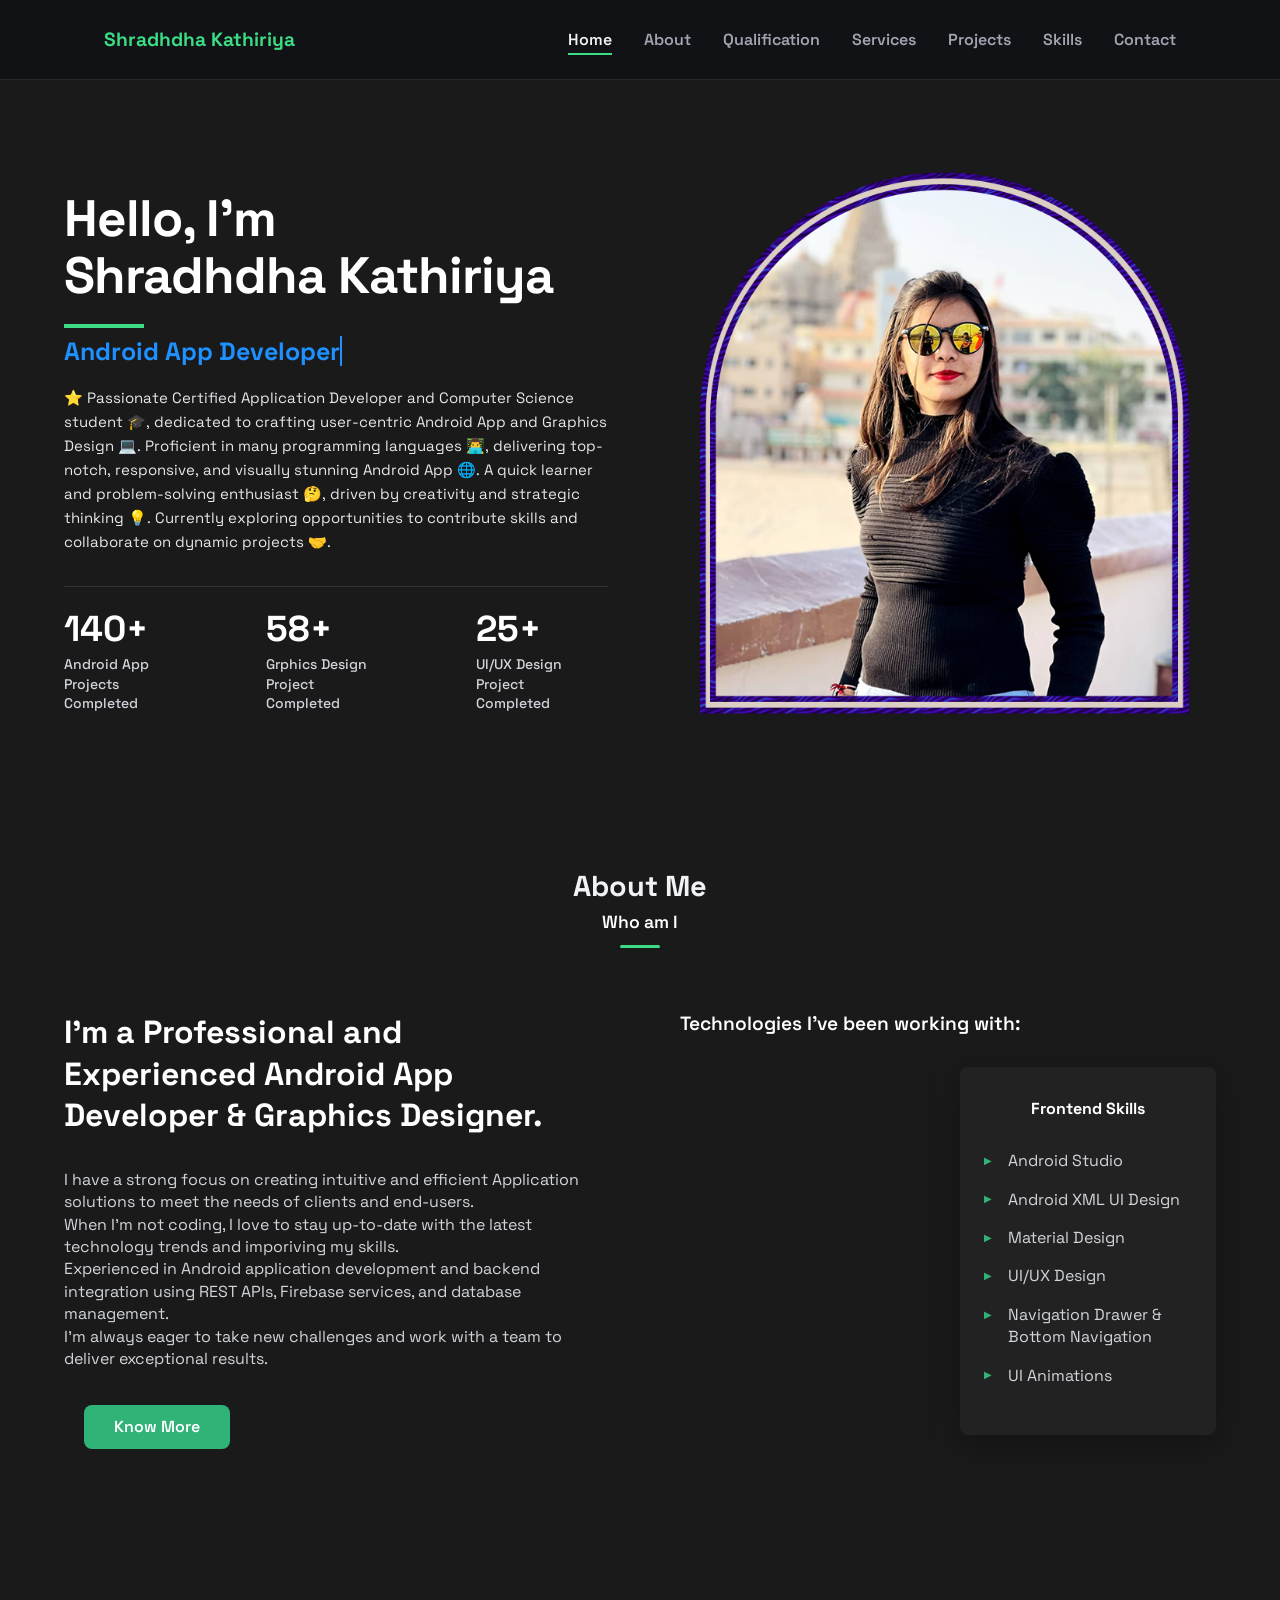
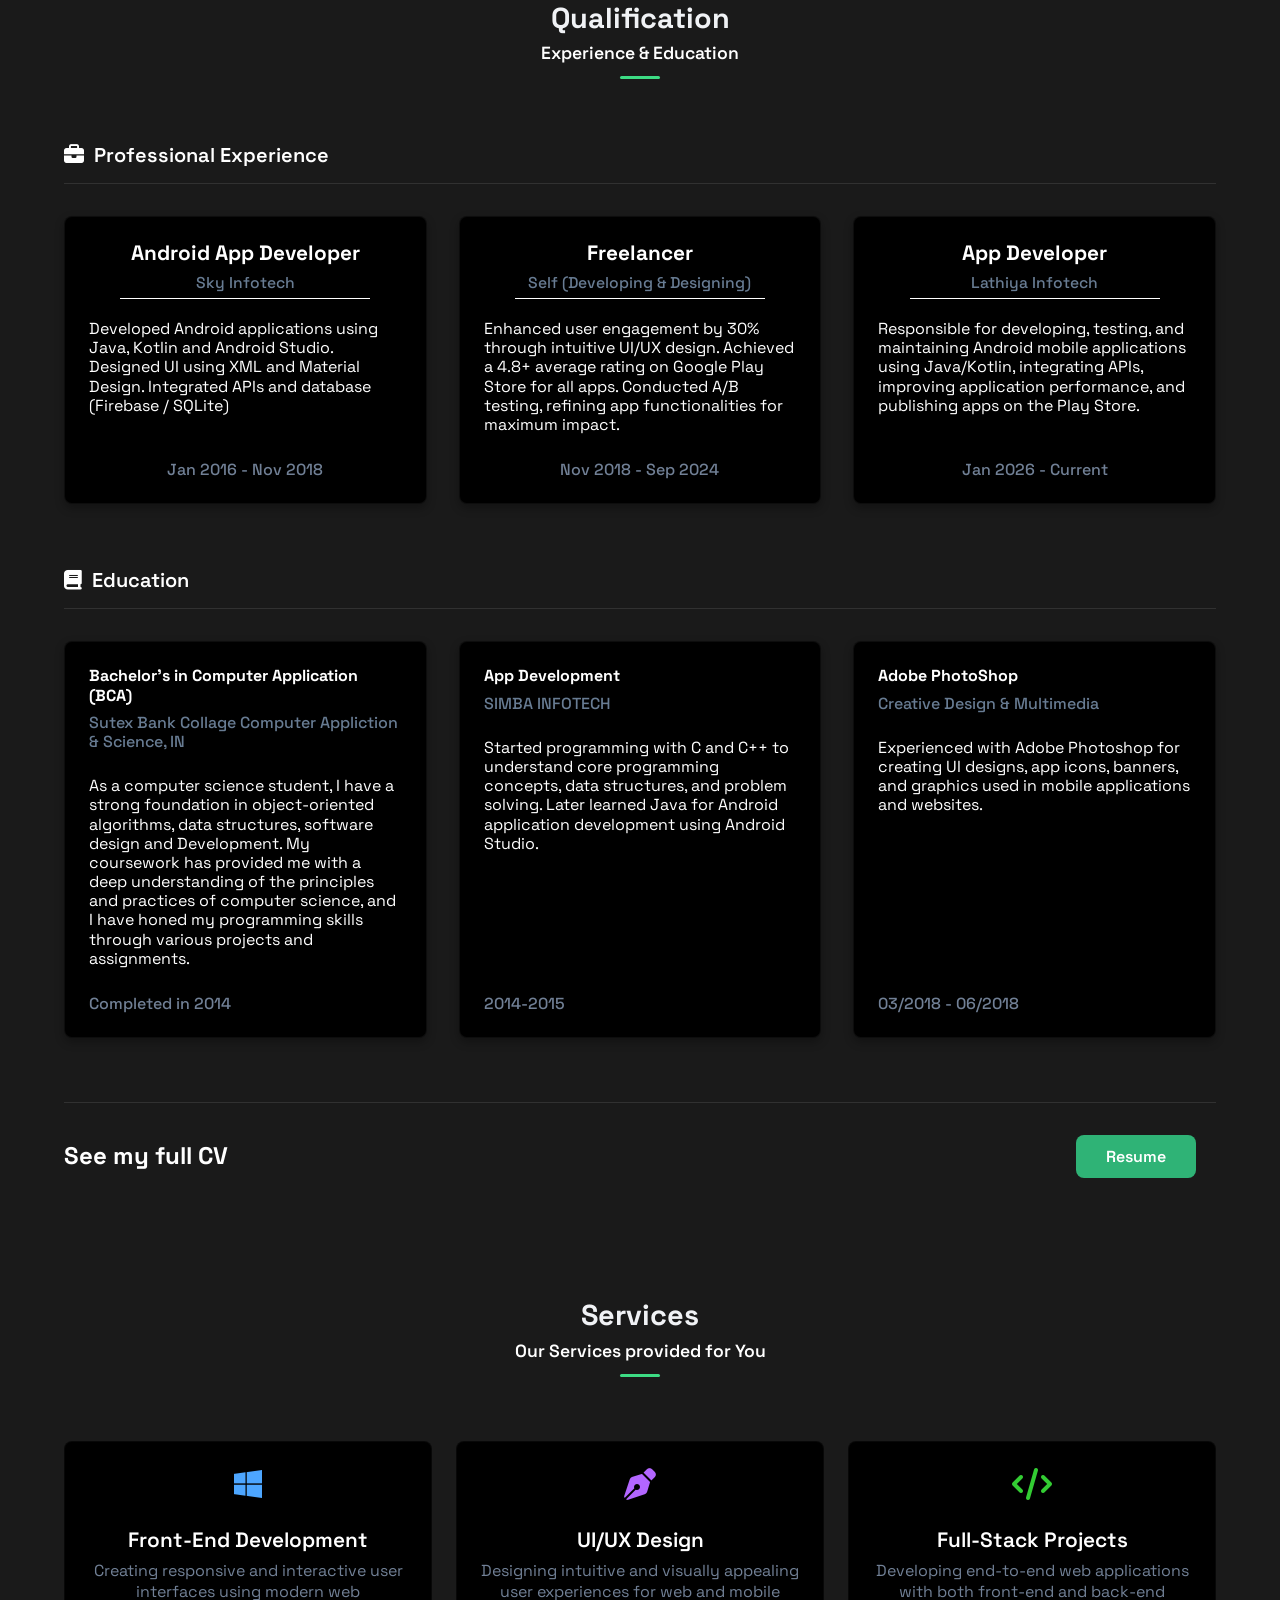
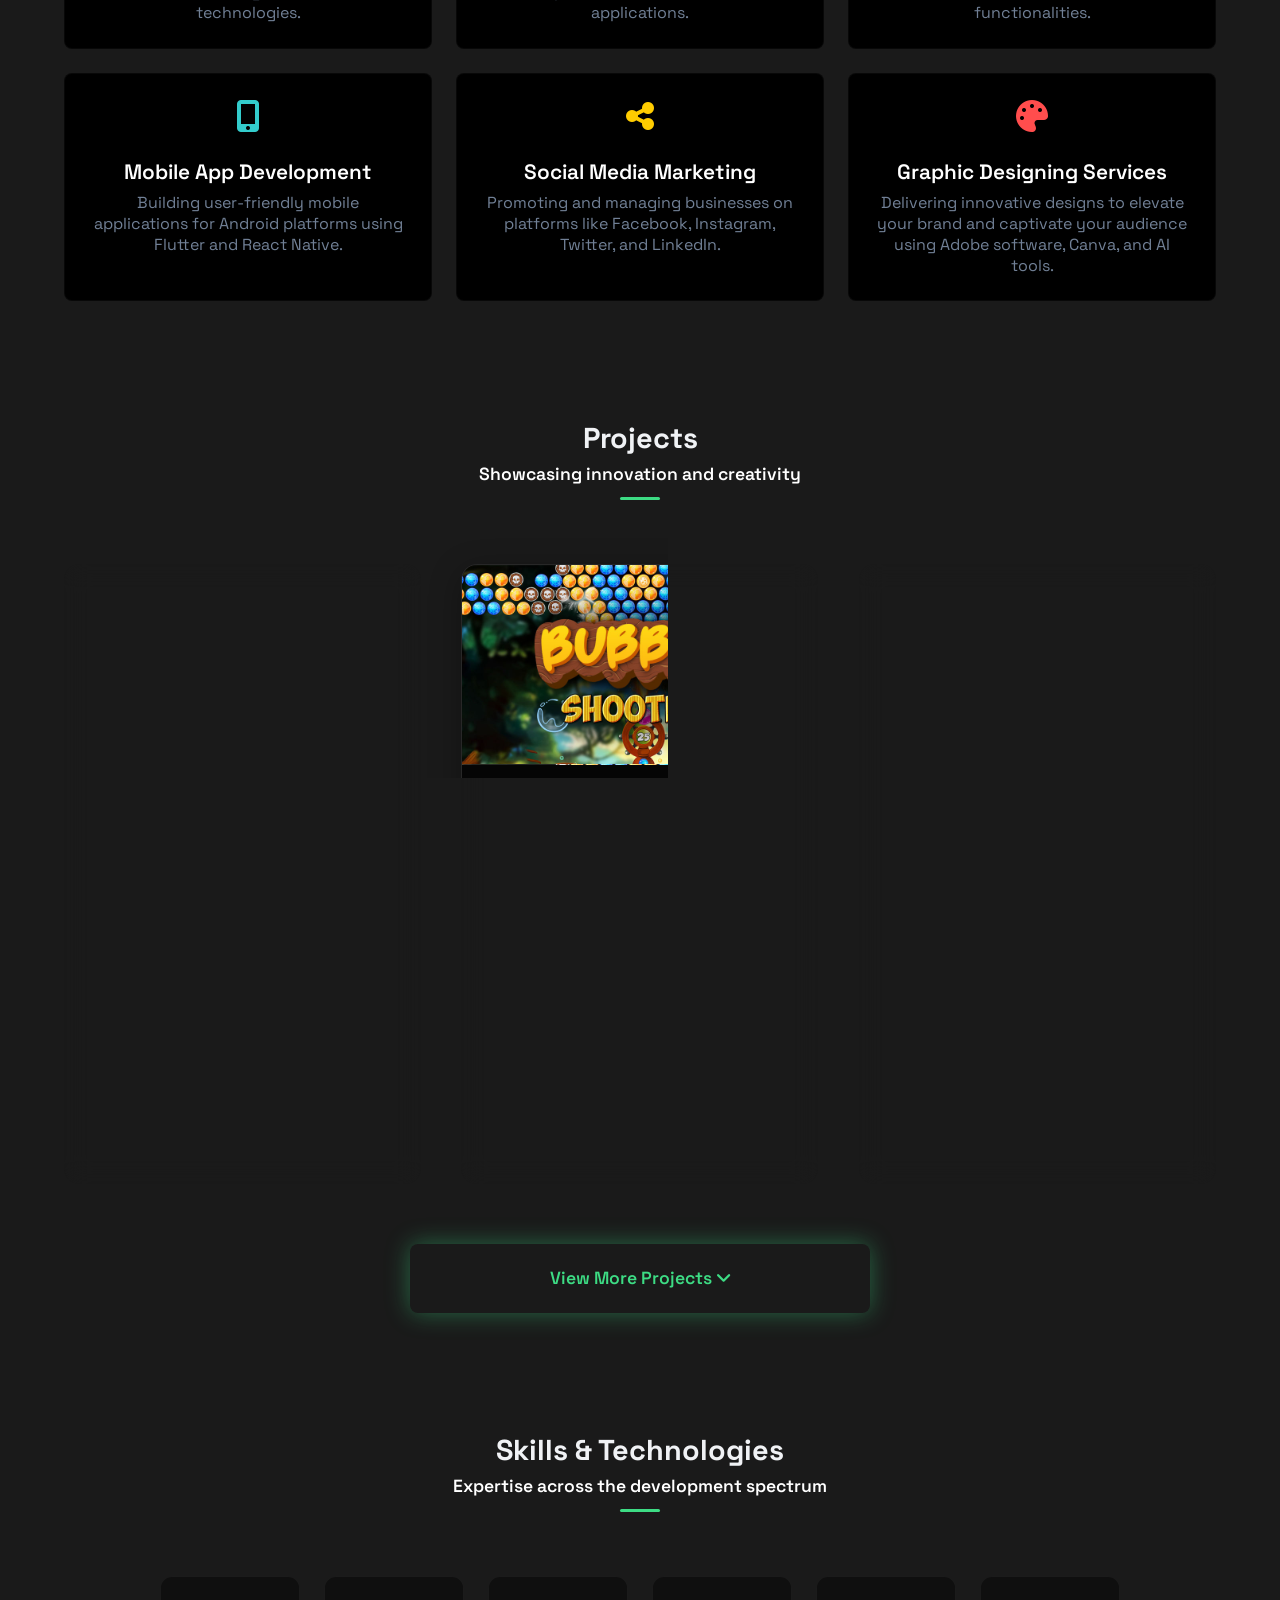
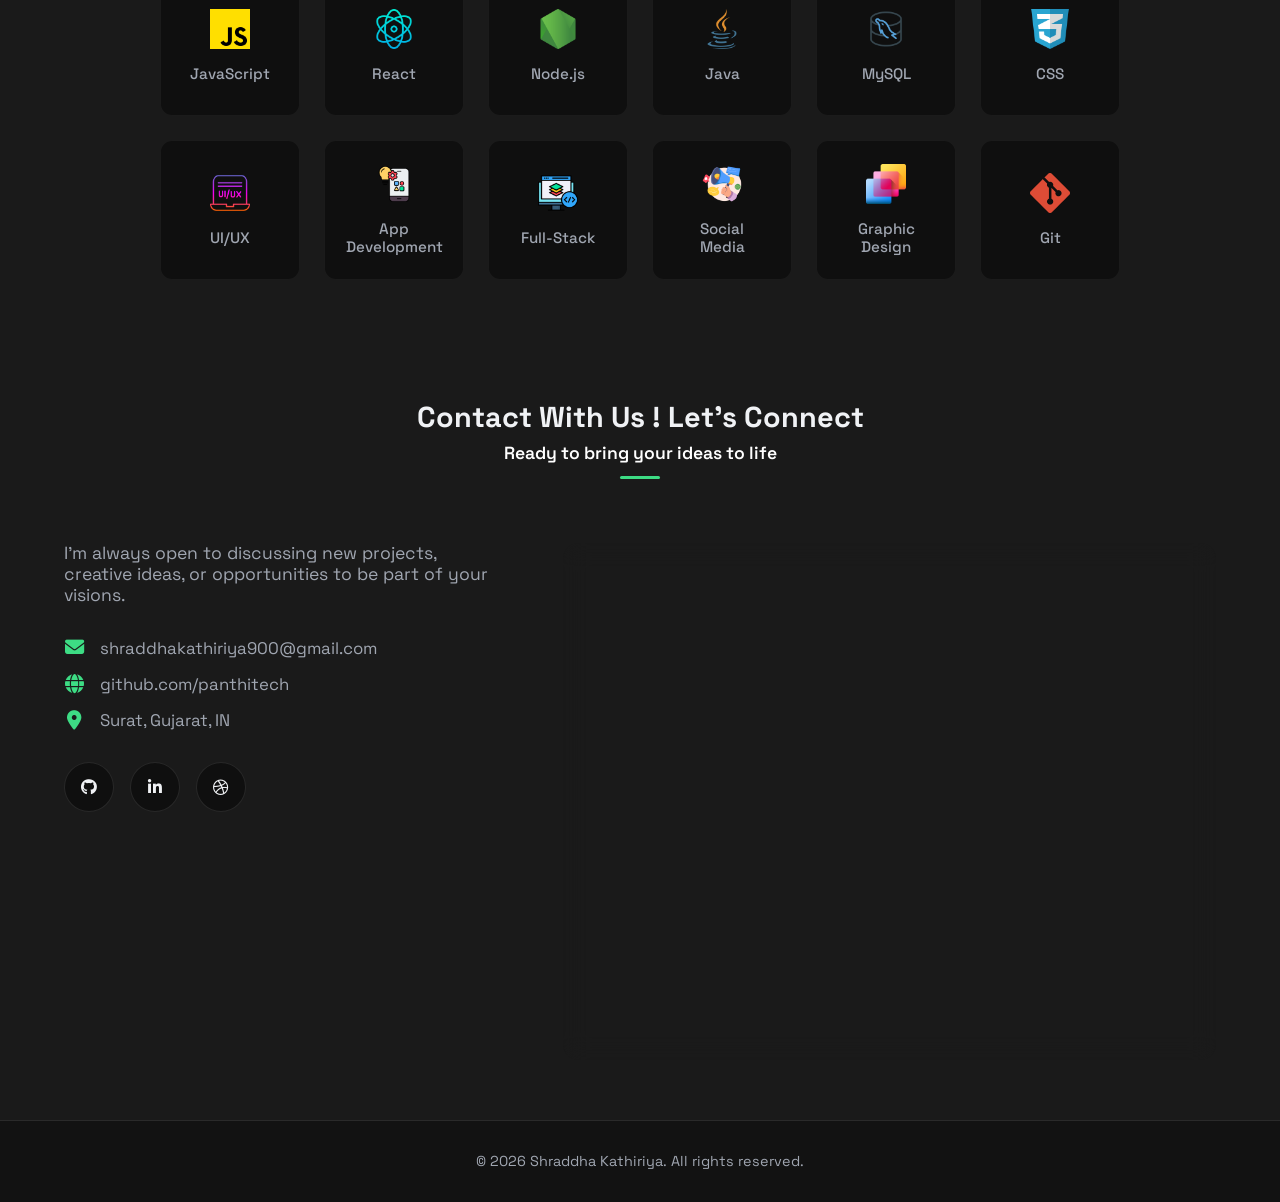
==== index.html @ 9e7e5340 "Update index.html" ====
<!DOCTYPE html>
<html lang="en">

<head>
    <meta charset="UTF-8">
    <meta name="viewport" content="width=device-width, initial-scale=1.0">
    <link rel="icon" type="image/png" href="./assets/portfolioIcon.png">
    <title>Shraddha Kathiriya - Android Developer Portfolio</title>
    <meta name="description" content="Portfolio of Shradhdha Kathiriya, Android App Developer & UI/UX Designer.">
    <!-- Google Fonts: Inter -->
    <link rel="preconnect" href="https://fonts.googleapis.com">
    <link rel="preconnect" href="https://fonts.gstatic.com" crossorigin>
    <link href="https://fonts.googleapis.com/css2?family=Space+Grotesk:wght@400;500;600;700&display=swap"
        rel="stylesheet">
    <link rel="stylesheet" href="styles.css">
    <link rel="stylesheet" href="https://cdnjs.cloudflare.com/ajax/libs/font-awesome/6.4.2/css/all.min.css">
</head>

<body>

    <!-- Navigation -->
    <nav id="navbar">
        <div class="nav-container">

            <a href="#home" class="logo"><span>Shradhdha Kathiriya</span></a>
            <ul class="nav-links">
                <li><a href="#home" class="nav-link">Home</a></li>
                <li><a href="#about" class="nav-link">About</a></li>
                <li><a href="#resume" class="nav-link">Qualification</a></li>
                <li><a href="#services" class="nav-link">Services</a></li>
                <li><a href="#projects" class="nav-link">Projects</a></li>
                <li><a href="#skills" class="nav-link">Skills</a></li>
                <li><a href="#contact" class="nav-link">Contact</a></li>
            </ul>
            <div class="hamburger">l̥
                <span class="bar"></span>
                <span class="bar"></span>
                <span class="bar"></span>
            </div>
        </div>
    </nav>

    <!-- Home Section -->
    <section id="home" class="hero fade-in">
        <div class="hero-container">
            <div class="hero-text-content">
                <h2 class="hero__title">Hello, I'm <br>Shradhdha Kathiriya</h2>

                <h2 id="typewriter"
                    style="font-size: 25px; font-weight: bold; color: #1e90ff; border-right: 2px solid #1e90ff; white-space: nowrap; overflow: hidden; display: inline-block;">
                </h2>
                <br>
                <p class="hero-description">
                    ⭐ Passionate Certified Application Developer and Computer Science student 🎓, dedicated to crafting
                    user-centric Android App and Graphics Design 💻. Proficient in many programming languages 👨‍💻,
                    delivering top-notch, responsive, and visually stunning Android App 🌐. A quick learner and
                    problem-solving enthusiast 🤔, driven by creativity and strategic thinking 💡. Currently exploring
                    opportunities to contribute skills and collaborate on dynamic projects 🤝.
                </p>

                <div class="stats-row">
                    <div class="stat-item">
                        <span class="stat-number">140+</span>
                        <span class="stat-label">Android App Projects<br>Completed</span>
                    </div>
                    <div class="stat-item">
                        <span class="stat-number">58+</span>
                        <span class="stat-label">Grphics Design Project<br>Completed</span>
                    </div>
                    <div class="stat-item">
                        <span class="stat-number">25+</span>
                        <span class="stat-label">UI/UX Design Project<br>Completed</span>
                    </div>
                </div>
            </div>

            <div class="hero-image-wrapper">
                <img src="assets/profile1.png" alt="Shraddha Kathiriya" class="profile-pic">
            </div>
        </div>
    </section>

    <!-- About Section -->
    <section id="about" class="fade-in">
        <div class="section-container">
            <div class="about-header">
                <h2 class="section-title">About Me</h2>
                <h3 class="section-subtitle">Who am I</h3>
            </div>

            <div class="about-content">
                <!-- Left Column: Bio -->
                <div class="about-bio">
                    <h3 class="bio-headline">I'm a Professional and<br>Experienced Android App<br>Developer & Graphics
                        Designer.</h3>
                    <p class="about__description">I have a strong focus on creating intuitive and efficient Application
                        solutions to meet the needs of clients and end-users.<br>
                        When I'm not coding, I love to stay up-to-date with the latest technology trends and
                        imporiving my skills.<br>Experienced in Android application development and backend integration
                        using REST APIs,
                        Firebase services, and database management. <br>
                        I'm always eager to take new challenges and work with a team to deliver exceptional results.
                    </p>

                    <a href="#projects" class="btn btn-primary know-more-btn">Know More</a>
                </div>

                <!-- Right Column: Skills -->
                <div class="about-skills">
                    <h4 class="skills-headline">Technologies I've been working with:</h4>

                    <div class="skills-cards-container">
                        <!-- Backend Card -->
                        <div class="skill-card glass-panel">
                            <h5 class="skill-card-title">Backend Skills</h5>
                            <ul class="skill-list">
                                <li>REST API Integration</li>
                                <li>Firebase Database</li>
                                <li>Authentication</li>
                                <li>Server Communication</li>
                                <li>JSON Parsing</li>
                                <li>Push Notifications</li>
                            </ul>
                        </div>

                        <!-- Frontend Card -->
                        <div class="skill-card glass-panel">
                            <h5 class="skill-card-title">Frontend Skills</h5>
                            <ul class="skill-list">
                                <li>Android Studio</li>
                                <li>Android XML UI Design</li>
                                <li>Material Design</li>
                                <li>UI/UX Design</li>
                                <li>Navigation Drawer & Bottom Navigation</li>
                                <li>UI Animations</li>
                            </ul>
                        </div>
                    </div>
                </div>
            </div>
        </div>
    </section>


    <!--=================== Qualification Section ====================-->
    <section id="resume" class="fade-in">
        <div class="section-container">
            <div class="about-header">
                <h2 class="section-title">Qualification</h2>
                <h3 class="section-subtitle">Experience & Education</h3>
            </div>

            <div class="qualification-content">
                <!-- Professional Experience -->
                <div class="qualification-group">
                    <h3 class="qualification-heading">
                        <i class="fas fa-briefcase"></i> Professional Experience
                    </h3>
                    <hr class="qualification-divider">

                    <div class="qualification-grid">
                        <!-- Card 1 -->
                        <div class="qual-card">
                            <div class="qual-card-header">
                                <h4>Android App Developer</h4>
                                <h5>Sky Infotech</h5>
                                <hr class="card-divider">
                            </div>
                            <div class="qual-card-body">
                                <p>Developed Android applications using Java, Kotlin and Android Studio. Designed UI
                                    using XML and Material Design. Integrated APIs and database (Firebase / SQLite)</p>
                            </div>
                            <div class="qual-card-footers">
                                <span>Jan 2016 - Nov 2018</span>
                            </div>
                        </div>
                        <!-- Card 2 -->
                        <div class="qual-card">
                            <div class="qual-card-header">
                                <h4>Freelancer</h4>
                                <h5>Self (Developing & Designing)</h5>
                                <hr class="card-divider">
                            </div>
                            <div class="qual-card-body">
                                <p>Enhanced user engagement by 30% through intuitive UI/UX design. Achieved a 4.8+
                                    average rating on Google Play Store for all apps. Conducted A/B testing, refining
                                    app functionalities for maximum impact.</p>
                            </div>
                            <div class="qual-card-footers">
                                <span>Nov 2018 - Sep 2024</span>
                            </div>
                        </div>
                        <!-- Card 3 -->
                        <div class="qual-card">
                            <div class="qual-card-header">
                                <h4>App Developer</h4>
                                <h5>Lathiya Infotech</h5>
                                <hr class="card-divider">
                            </div>
                            <div class="qual-card-body">
                                <p>Responsible for developing, testing, and maintaining Android mobile applications
                                    using Java/Kotlin, integrating APIs, improving application performance, and
                                    publishing apps on the Play Store.</p>
                            </div>
                            <div class="qual-card-footers">
                                <span>Jan 2026 - Current</span>
                            </div>
                        </div>
                    </div>
                </div>

                <!-- Education -->
                <div class="qualification-group" style="margin-top: 4rem;">
                    <h3 class="qualification-heading">
                        <i class="fas fa-book"></i> Education
                    </h3>
                    <hr class="qualification-divider">

                    <div class="qualification-grid">
                        <!-- Card 1 -->
                        <div class="qual-card">
                            <div class="qual-card-headers">
                                <h4>Bachelor's in Computer Application (BCA)</h4>
                                <h5>Sutex Bank Collage Computer Appliction & Science, IN</h5>

                            </div>
                            <div class="qual-card-body">
                                <p>As a computer science student, I have a strong foundation in object-oriented
                                    algorithms, data structures, software design and Development. My coursework has
                                    provided me with a deep understanding of the principles and practices of computer
                                    science, and I have honed my programming skills through various projects and
                                    assignments.</p>
                            </div>
                            <div class="qual-card-footer">
                                <span>Completed in 2014</span>
                            </div>
                        </div>
                        <!-- Card 2 -->
                        <div class="qual-card">
                            <div class="qual-card-headers">
                                <h4>App Development</h4>
                                <h5>SIMBA INFOTECH</h5>

                            </div>
                            <div class="qual-card-body">
                                <p>Started programming with C and C++ to understand core programming concepts, data
                                    structures, and problem solving. Later learned Java for Android application
                                    development using Android Studio.</p>
                            </div>
                            <div class="qual-card-footer">
                                <span>2014-2015</span>
                            </div>
                        </div>
                        <!-- Card 3 -->
                        <div class="qual-card">
                            <div class="qual-card-headers">
                                <h4>Adobe PhotoShop</h4>
                                <h5>Creative Design & Multimedia</h5>

                            </div>
                            <div class="qual-card-body">
                                <p>Experienced with Adobe Photoshop for creating UI designs, app icons, banners, and
                                    graphics used in mobile applications and websites.</p>
                            </div>
                            <div class="qual-card-footer">
                                <span>03/2018 - 06/2018</span>
                            </div>
                        </div>
                    </div>
                </div>

                <hr class="resume-bottom-divider">
                <div class="resume-action-row">
                    <h3>See my full CV</h3>
                    <a href="./assets/CV-SHRADHDHA.pdf" class="btn btn-primary know-more-btn" target="_blank"
                        style="margin-top: 0; background-color: #2fb376; color: #fff; border-radius: 8px; font-weight: 600; padding: 12px 30px; border: none; text-decoration: none;">Resume</a>
                </div>
            </div>
        </div>
    </section>



    <!-- Services Section -->
    <section id="services" class="fade-in">
        <div class="section-container">

            <div class="about-header">
                <h2 class="section-title">Services</h2>
                <h3 class="section-subtitle">Our Services provided for You</h3>
            </div>

            <div class="services-grid">
                <!-- Card 1 -->
                <div class="service-card">
                    <div class="service-icon" style="color: #4da6ff;">
                        <i class="fa-brands fa-windows"></i>
                    </div>
                    <h3 class="service-title">Front-End Development</h3>
                    <p class="service-desc">Creating responsive and interactive user interfaces using modern web
                        technologies.</p>
                </div>
                <!-- Card 2 -->
                <div class="service-card">
                    <div class="service-icon" style="color: #b366ff;">
                        <i class="fa-solid fa-pen-nib"></i>
                    </div>
                    <h3 class="service-title">UI/UX Design</h3>
                    <p class="service-desc">Designing intuitive and visually appealing user experiences for web and
                        mobile applications.</p>
                </div>
                <!-- Card 3 -->
                <div class="service-card">
                    <div class="service-icon" style="color: #33cc33;">
                        <i class="fa-solid fa-code"></i>
                    </div>
                    <h3 class="service-title">Full-Stack Projects</h3>
                    <p class="service-desc">Developing end-to-end web applications with both front-end and back-end
                        functionalities.</p>
                </div>
                <!-- Card 4 -->
                <div class="service-card">
                    <div class="service-icon" style="color: #33cccc;">
                        <i class="fa-solid fa-mobile-screen-button"></i>
                    </div>
                    <h3 class="service-title">Mobile App Development</h3>
                    <p class="service-desc">Building user-friendly mobile applications for Android platforms using
                        Flutter and React Native.</p>
                </div>
                <!-- Card 5 -->
                <div class="service-card">
                    <div class="service-icon" style="color: #ffcc00;">
                        <i class="fa-solid fa-share-nodes"></i>
                    </div>
                    <h3 class="service-title">Social Media Marketing</h3>
                    <p class="service-desc">Promoting and managing businesses on platforms like Facebook, Instagram,
                        Twitter, and LinkedIn.</p>
                </div>


                <!-- Card 7 -->
                <div class="service-card">
                    <div class="service-icon" style="color: #ff4d4d;">
                        <i class="fa-solid fa-palette"></i>
                    </div>
                    <h3 class="service-title">Graphic Designing Services</h3>
                    <p class="service-desc">Delivering innovative designs to elevate your brand and captivate your
                        audience using Adobe software, Canva, and AI tools.</p>
                </div>

            </div>
        </div>
    </section>

    <!-- Projects Section -->
    <section id="projects" class="fade-in">
        <div class="section-container">

            <div class="about-header">
                <h2 class="section-title">Projects</h2>
                <h3 class="section-subtitle">Showcasing innovation and creativity<h3>
            </div>
            <div class="projects-grid">

                <!-- Project 1 -->
                <article class="project-card glass-panel">
                    <div class="project-image-placeholder img-1"></div>
                    <div class="project-info">
                        <h3>Forex Signals : VIP Signal</h3>
                        <p>Forex Signals : VIP Signal in Even experienced traders often seek advice on when to open or
                            close a trade.
                            <br><br>
                            The main functionality of Forex Signals : VIP Signal
                            <br><br>
                            • live chart patterns<br>
                            • live trading signals<br>
                            • wide choice of trading instruments<br>
                            • trading signals history<br>
                            • brief tutorial on chart patterns
                        </p>
                        <div class="tech-stack">
                            <span>Java/Kotlin</span>
                            <span>Material UI</span>
                            <span>Firebase</span>
                        </div>
                        <a href="https://github.com/panthitech/Forex-Buy-Sell-VIP-signals" class="btn btn-outline"
                            aria-label="View source code for FinTech Wallet" target="_blank">View
                            Project</a>
                    </div>
                </article>

                <!-- Project 2 -->
                <article class="project-card glass-panel">
                    <div class="project-image-placeholder img-2"></div>
                    <div class="project-info">
                        <h3>Bubble Shooter Game</h3>
                        <p>Bubble Shooter is a classic arcade-style game developed using the Java programming language.
                            The objective of the game is to shoot colored bubbles and match three or more bubbles of the
                            same color to make them disappear from the screen.</p>
                        <div class="tech-stack">
                            <span>Java/Kotlin</span>
                            <span>Material UI</span>
                            <span>Firebase</span>
                        </div>
                        <a href="https://github.com/panthitech/BubbleShooter" class="btn btn-outline"
                            aria-label="View source code for Bubble Shooter Game" target="_blank">View
                            Project</a>
                    </div>
                </article>

                <!-- Project 3 -->
                <article class="project-card glass-panel">
                    <div class="project-image-placeholder img-3"></div>
                    <div class="project-info">
                        <h3>Fruit Match</h3>
                        <p>Fruit Match is a fun and addictive puzzle game where players match colorful fruits to score
                            points and complete levels. Designed for all ages, the game features vibrant graphics,
                            exciting sound effects, and challenging levels that keep players engaged for hours!</p>
                        <div class="tech-stack">
                            <span>Java/Kotlin</span>
                            <span>Material UI</span>
                            <span>Firebase</span>
                            <span>Retrofit</span>
                        </div>
                        <a href="https://github.com/panthitech/Fruit-Match" class="btn btn-outline"
                            aria-label="View source code for Fruit Match" target="_blank">View
                            Project</a>
                    </div>
                </article>

            </div>


            <div style="align-items: center;justify-content: center;  display: flex; margin-top:10px;">
                <a href="https://github.com/panthitech?tab=repositories" target="_blank"
                    class="btn btn-primarys submit-btn"
                    style="padding:1.5rem 4rem;margin-top:50px;margin-left:30%;margin-right: 30%;">View
                    More Projects
                    <i style="text-align:center;" class="fa-solid fa-angle-down fa-bounce"></i></a>
            </div>
        </div>
    </section>

    <!-- Skills Section -->
    <section id="skills" class="fade-in">
        <div class="section-container">
            <div class="about-header">
                <h2 class="section-title">Skills & Technologies</h2>
                <h3 class="section-subtitle">Expertise across the development spectrum</h3>
            </div>

            <div class="skills-grid">
                <!-- Row 1 -->
                <div class="skill-item">
                    <img src="assets/js.png" alt="JavaScript" class="skill-icon">
                    <span class="skill-name">JavaScript</span>
                </div>
                <div class="skill-item">
                    <img src="assets/physics.png" alt="React" class="skill-icon">
                    <span class="skill-name">React</span>
                </div>
                <div class="skill-item">
                    <img src="assets/node-js.png" alt="Node.js" class="skill-icon">
                    <span class="skill-name">Node.js</span>
                </div>
                <div class="skill-item">
                    <img src="assets/java.png" alt="Java" class="skill-icon">
                    <span class="skill-name">Java</span>
                </div>
                <div class="skill-item">
                    <img src="assets/mysql-database.png" alt="MySQL" class="skill-icon">
                    <span class="skill-name">MySQL</span>
                </div>
            
                <div class="skill-item">
                    <img src="assets/text.png" alt="CSS" class="skill-icon">
                    <span class="skill-name">CSS</span>
                </div>

                <!-- Row 2 -->
                <div class="skill-item">
                    <img src="assets/designer (1).png" alt="ui/ux" class="skill-icon">
                    <span class="skill-name">UI/UX</span>
                </div>
            
                <div class="skill-item">
                    <img src="assets/app-development.png" alt="AppDev" class="skill-icon">
                    <span class="skill-name">App Development</span>
                </div>
                <div class="skill-item">
                    <img src="assets/coding (1).png" alt="Full-Stack" class="skill-icon">
                    <span class="skill-name">Full-Stack</span>
                </div>
                <div class="skill-item">
                    <img src="assets/publicity.png" alt="socialmedia" class="skill-icon">
                    <span class="skill-name">Social Media</span>
                </div>
                <div class="skill-item">
                    <img src="assets/layers.png" alt="GD" class="skill-icon">
                    <span class="skill-name">Graphic Design</span>
                </div>

                <!-- Row 3 -->
                <div class="skill-item">
                    <img src="assets/git.png" alt="Git" class="skill-icon">
                    <span class="skill-name">Git</span>
                </div>
            </div>
        </div>
    </section>

    <!-- Contact Section -->
    <section id="contact" class="fade-in">
        <div class="section-container">

            <div class="about-header">
                <h2 class="section-title">Contact With Us ! Let's Connect</h2>
                <h3 class="section-subtitle">Ready to bring your ideas to life</h3>
            </div>

            <!-- <h2 class="section-title">Let's Connect</h2> -->
            <div class="contact-wrapper">
                <div class="contact-info">
                    <p>I'm always open to discussing new projects, creative ideas, or opportunities to be part of your
                        visions.</p>

                    <ul class="contact-list">

                        <li><i class="fas fa-envelope accent"></i> <a
                                href="mailto:shraddhakathiriya900@gmail.com">shraddhakathiriya900@gmail.com</a></li>
                        <li><i class="fas fa-globe accent"></i> <a href="https://github.com/panthitech" target="_blank"
                                rel="noopener noreferrer">github.com/panthitech</a></li>
                        <li><i class="fas fa-map-marker-alt accent"></i>Surat, Gujarat, IN</li>
                    </ul>

                   <div class="social-links" style="margin-top: 2rem;">
                        <a href="https://github.com/panthitech" class="social-icon" aria-label="GitHub"><i
                                class="fab fa-github" target="_blank"></i></a>
                        <a href="https://www.linkedin.com//in/shraddha-kathiriya-048222217" class="social-icon"
                            aria-label="LinkedIn" target="_blank"><i class="fab fa-linkedin-in"></i></a>

                        <a href="https://dribbble.com/shraddhakathiriya" class="social-icon" aria-label="Dribbble"> <i
                                class="fab fa-dribbble" target="_blank"></i></a>

                    </div>
                </div>

                <form id="contact-form" class="glass-panel">
                    <div class="form-group">
                        <label for="name">Name</label>
                        <input type="text" id="name" name="name" required placeholder="Enter Your Name">
                    </div>
                    <div class="form-group">
                        <label for="email">Email</label>
                        <input type="email" id="email" name="email" required placeholder="Enter Your Email">
                    </div>
                    <div class="form-group">
                        <label for="message">Message</label>
                        <textarea id="message" name="message" rows="5" required
                            placeholder="Hello! I'd like to discuss..."></textarea>
                    </div>
                    <button type="submit" class="btn btn-primary submit-btn">Send Message</button>
                    <p id="form-status"></p>
                </form>
            </div>
        </div>
    </section>

    <footer>
        <p>&copy; 2026 Shraddha Kathiriya. All rights reserved.</p>
    </footer>

    <script src="script.js"></script>
</body>

</html>

                    <script>
    const typewriterTexts = [
      "Android App Developer",
      "UI/UX Designer",
      "Grphics Designer",
      "Bug/Error Solver",
    ];

    let currentTextIndex = 0;
    let charIndex = 0;

    const typewriterElement = document.getElementById("typewriter");

    function typeEffect() {
      // Get the current text
      const currentText = typewriterTexts[currentTextIndex];

      // Update the text content with the next character
      typewriterElement.textContent = currentText.slice(0, charIndex);

      // Increment the character index
      charIndex++;

      // If the full text has been typed, pause and then switch to the next text
      if (charIndex > currentText.length) {
        setTimeout(() => {
          charIndex = 0; // Reset character index
          currentTextIndex = (currentTextIndex + 1) % typewriterTexts.length; // Move to next text
        }, 2000); // Pause before switching
      }

      // Continue typing every 100ms
      setTimeout(typeEffect, 100);
    }

    // Start the typewriter effect
    typeEffect();
</script>
---- styles.css ----
/* Base Variables & Theming */
:root {
    /* Dark Theme Core Colors */
    --bg-dark: #050505;
    --bg-card: #0F0F0F;
    --bg-card-hover: #161616;

    /* Typography */
    --text-main: #f0f2f5;
    --text-muted: #a0a6b1;

    --color-bg-primary: #1a1a1a;
    --color-bg-secondary: #242424;
    --color-bg-footer: #151515;

    /* Accents (Android Neon Green / Cyberpunk vibes) */
    --accent-primary: #3DDC84;
    --accent-primarys: #707070;
    /* Android Green */
    --accent-glow: rgba(61, 220, 132, 0.4);
    --accent-secondary: #4285F4;
    /* Google Blue */

    /* Glassmorphism Borders */
    --glass-border: rgba(255, 255, 255, 0.1);

    /* Typography Settings */
    --font-primary: 'Space Grotesk', sans-serif;

    /* Dimensions */
    --nav-height: 80px;
    --container-max-width: 1200px;

    /* Font Size */
    /* font sizes */
    --fs-sm: 1.4rem;
    --fs-md: 1.6rem;
    --fs-lg: 2rem;
    --fs-xl: 2.4rem;
    --fs-xxl: 3.2rem;
    --fs-biggest: clamp(3rem, 8vw, 5rem);
    /* font weight */
    --fw-regular: 400;
    --fw-medium: 500;
    --fw-semibold: 600;
    --fw-bold: 700;
}

/* Reset & Scaffolding */
* {
    margin: 0;
    padding: 0;
    box-sizing: border-box;
}

html {

    scroll-behavior: smooth;
}

body {
    font-family: var(--font-primary);
    background-color: var(--color-bg-primary);
    color: var(--text-main);
    line-height: 1.2;
    overflow-x: hidden;
    position: relative;
}

::-webkit-scrollbar {
    width: 10px;
}

::-webkit-scrollbar-track {
    background: var(--bg-dark);
}

::-webkit-scrollbar-thumb {
    background: #333;
    border-radius: 5px;
}

::-webkit-scrollbar-thumb:hover {
    background: var(--accent-primary);
}


/* Typography Utilities */
h1,
h2,
h3,
h4 {
    font-weight: 700;
    line-height: 1.2;
}

p {
    color: var(--text-muted);
    margin-bottom: 1rem;
}

a {
    text-decoration: none;
    color: inherit;
    transition: color 0.3s ease;
}

.accent {
    color: var(--accent-primary);
}

.glow-text {
    text-shadow: 0 0 30px var(--accent-glow);
}

.section-title {
    font-size: 1.8rem;
    margin-bottom: 0.5rem;
    text-align: center;
    font-weight: 700;
}

.about-header {
    text-align: center;
    margin-bottom: 4rem;
}

.section-subtitle {
    font-size: 1.1rem;
    font-weight: 600;
    color: #ffffff;
    position: relative;
    display: inline-block;
    padding-bottom: 15px;
}

.section-subtitle::after {
    content: '';
    position: absolute;
    bottom: 0px;
    left: 50%;
    transform: translateX(-50%);
    width: 40px;
    height: 3px;
    background: var(--accent-primary);
    border-radius: 2px;
}

/* Layout Utilities */
section {
    padding: 60px 5%;
    /* Reduced from 100px */
    min-height: auto;
    /* Changed from 100vh to reduce gaps */
    display: flex;
    flex-direction: column;
    justify-content: center;
}

.section-container {
    max-width: var(--container-max-width);
    margin: 0 auto;
    width: 100%;
}

/* Glassmorphism Panel */
.glass-panel {
    background: var(--bg-card);
    backdrop-filter: blur(12px);
    -webkit-backdrop-filter: blur(12px);
    border: 1px solid var(--glass-border);
    border-radius: 16px;
    box-shadow: 0 8px 32px 0 rgba(0, 0, 0, 0.3);
}

/* Navigation */
#navbar {
    position: fixed;
    top: 0;
    width: 100%;
    height: var(--nav-height);
    background: rgba(15, 17, 21, 0.8);
    backdrop-filter: blur(20px);
    -webkit-backdrop-filter: blur(20px);
    border-bottom: 1px solid var(--glass-border);
    z-index: 1000;
    transition: all 0.3s ease;
}

.nav-container {
    max-width: var(--container-max-width);
    margin: 0 auto;
    padding: 0 5%;
    height: 100%;
    display: flex;
    justify-content: space-between;
    align-items: center;
}

.logo {
    font-size: 1.2rem;
    font-weight: 700;

}

.logo span {
    color: var(--accent-primary);
}



.nav-links {
    list-style: none;
    display: flex;
    gap: 2rem;
}

.nav-link {
    font-weight: 600;
    font-size: 1rem;
    color: var(--text-muted);
    position: relative;
    padding-bottom: 5px;
}

.nav-link::after {
    content: '';
    position: absolute;
    width: 0;
    height: 2px;
    bottom: 0;
    left: 0;
    background-color: var(--accent-primary);
    transition: width 0.3s ease;
}

.nav-link:hover,
.nav-link.active {
    color: var(--text-main);
}

.nav-link:hover::after,
.nav-link.active::after {
    width: 100%;
}

/* Hamburger Menu (Mobile) */
.hamburger {
    display: none;
    cursor: pointer;
}

.bar {
    display: block;
    width: 25px;
    height: 3px;
    margin: 5px auto;
    background-color: var(--text-main);
    transition: all 0.3s ease;
}

/* Buttons */
.btn {
    display: inline-block;
    padding: 12px 28px;
    margin-left: 20px;
    margin-right: 20px;
    border-radius: 8px;
    font-weight: 600;
    font-size: 1rem;
    cursor: pointer;
    transition: all 0.3s ease;
    text-align: center;
}

.btn-primary {
    background-color: var(--accent-primary);
    color: #000;
    border: 2px solid var(--accent-primary);
    box-shadow: 0 0 15px var(--accent-glow);
}

.btn-primary:hover {
    background-color: transparent;
    color: var(--accent-primary);
    box-shadow: 0 0 25px var(--accent-glow);
}


.btn-primarys:hover {
    background-color: var(--accent-primary);
    color: #000;
    font-size: 1.1rem;
    border: 2px solid var(--accent-primary);
    box-shadow: 0 0 15px var(--accent-glow);
}

.btn-primarys {
    background-color: transparent;
    color: var(--accent-primary);
    font-size: 1.1rem;
    box-shadow: 0 0 25px var(--accent-glow);
}

.btn-secondary {
    background-color: transparent;
    color: var(--text-main);
    border: 2px solid var(--glass-border);
}

.btn-secondary:hover {
    border-color: var(--text-main);
    background-color: rgba(255, 255, 255, 0.05);
}

.btn-outline {
    background: transparent;
    color: var(--text-main);
    border: 1px solid var(--accent-primarys);
    padding: 12px 16px;
    font-size: 1.0rem;
    border-radius: 50px;
}

.btn-outline:hover {
    background: rgba(61, 220, 132, 0.1);
}

/* Hero Section matching provided image */
.hero {
    position: relative;
    padding-top: calc(var(--nav-height) + 20px);
    /* Reduced added padding from 50px */
    padding-bottom: 2rem;
    /* Reduced bottom padding to close gap */
    background-color: #1a1a1a;
    /* specific dark shade from image */
    justify-content: flex-start;
}

.hero-container {
    max-width: var(--container-max-width);
    margin: 0 auto;
    width: 100%;
    display: flex;
    flex-wrap: wrap;
    align-items: center;
    gap: 4rem;
}

.hero-text-content {
    flex: 1;
    min-width: 300px;
    z-index: 2;
    text-align: left;
}

.hero__title {
    font-size: 3.2rem;
    /* ~56px */
    margin-bottom: 0.5rem;
    color: #ffffff;
    line-height: 1.1;
    font-weight: 700;
    letter-spacing: -0.02em;
    position: relative;
    padding-bottom: 1.5rem;
}

.hero__title::after {
    position: absolute;
    content: "";
    background-color: var(--accent-primary);
    width: 80px;
    height: 4px;
    bottom: 0;
    left: 0;
}

.animated-job-title {
    color: #3b82f6;
    /* Blue color from image */
    font-size: 1.75rem;
    /* ~28px */
    margin-bottom: 1.5rem;
    font-weight: 600;
    border-right: 2px solid #3b82f6;
    white-space: nowrap;
    overflow: hidden;
    display: inline-block;
    padding-right: 4px;
    animation: blinkCursor 1s step-end infinite;
}

@keyframes blinkCursor {
    50% {
        border-right-color: transparent;
    }
}



.hero-description {
    font-size: 0.9375rem;
    /* ~15px */
    line-height: 1.6;
    color: #e5e7eb;
    /* Lighter text for description */
    margin-bottom: 2rem;
    margin-top: 1rem;
    max-width: 650px;
    font-weight: 400;
}

/* Stats Row */
.stats-row {
    display: flex;
    gap: 4rem;
    border-top: 1px solid rgba(255, 255, 255, 0.1);
    padding-top: 1.5rem;
}

.stat-item {
    display: flex;
    flex-direction: column;
}

.stat-number {
    font-size: 2.25rem;
    /* ~36px */
    font-weight: 800;
    color: #ffffff;
    line-height: 1;
    margin-bottom: 0.5rem;
}

.stat-label {
    font-size: 0.875rem;
    /* ~14px */
    color: #d1d5db;
    line-height: 1.4;
    font-weight: 500;
}

/* Profile Image arched wrapper */
.hero-image-wrapper {
    flex: 1;
    display: flex;
    justify-content: center;
    position: relative;
    /* Move it up slightly so it feels larger and more prominent against the top edge */
    margin-top: -20px;
}

.profile-pic {
    width: 100%;
    max-width: 580px;
    /* Increased from 450px */
    border-radius: 400px 400px 0 0;
    /* Arched shape */
    aspect-ratio: 3 / 4;
    object-fit: contain;
    background-color: transparent;
    /* Changed from white to transparent to allow image background */
    animation: none;
    /* remove float animation for cleaner look */
}

/* Abstract Background Shapes for Hero (Removed for layout match) */
.abstract-shape {
    position: absolute;
    border-radius: 50%;
    filter: blur(100px);
    z-index: 1;
    opacity: 0.5;
}

.shape-1 {
    top: 20%;
    left: 10%;
    width: 300px;
    height: 300px;
    background: var(--accent-glow);
}

.shape-2 {
    bottom: 10%;
    right: 5%;
    width: 400px;
    height: 400px;
    background: rgba(66, 133, 244, 0.2);
    /* Google Blue glow */
}

/* About Section matching provided image */
#about {
    background-color: #1a1a1a;
    padding-top: 2rem;
    /* Reduced top padding to close gap with hero */
}

.about-content {
    display: grid;
    grid-template-columns: 1fr 1fr;
    gap: 5rem;
    align-items: start;
}

/* Left Column: Bio */
.about-bio {
    max-width: 50rem;
    margin: auto;
    margin-bottom: 2rem;
    text-align: left;
}

.about__description {
    margin-bottom: 3rem;
}

.bio-headline {
    font-size: 2rem;
    line-height: 1.3;
    margin-bottom: 2rem;
    color: #ffffff;
    font-weight: 700;
}

.about-bio p {
    font-size: 1.0rem;
    color: #d1d5db;
    margin-bottom: 1.2rem;
    line-height: 1.4;
}

.know-more-btn {
    background-color: #2fb376;
    /* matching green button */
    color: #ffffff;
    border: none;
    border-radius: 8px;
    padding: 12px 30px;
    font-weight: 600;
    font-size: 1rem;
    margin-top: 1rem;
    align-self: flex-start;
    box-shadow: none;
}

.know-more-btn:hover {
    background-color: #259661;
    color: #ffffff;
    box-shadow: 0 5px 15px rgba(47, 179, 118, 0.3);
}

/* Right Column: Skills */
.about-skills {
    display: flex;
    flex-direction: column;
}

.skills-headline {
    font-size: 1.2rem;
    color: #ffffff;
    margin-bottom: 2rem;
    font-weight: 600;
}

.skills-cards-container {
    display: grid;
    grid-template-columns: 1fr 1fr;
    gap: 1.5rem;
}

.skill-card {
    background-color: #222222;
    /* solid dark gray cards */
    border: none;
    /* turning off glass border if we want exact solid look */
    border-radius: 8px;
    padding: 2rem 1.5rem;
}

.skill-card-title {
    text-align: center;
    font-size: 1rem;
    font-weight: 700;
    color: #ffffff;
    margin-bottom: 2rem;
}

.skill-list {
    list-style: none;
    padding: 0;
}

.skill-list li {
    position: relative;
    padding-left: 1.5rem;
    margin-bottom: 1rem;
    font-size: 1.0rem;
    color: #d1d5db;
    line-height: 1.4;
}

.skill-list li::before {
    content: '▶';
    position: absolute;
    left: 0;
    top: 0px;
    margin-top: 0.3rem;
    font-size: 0.6rem;
    color: #2fb376;
    /* The green bullet points */
}


/* Services Section */
.services-grid {
    display: grid;
    grid-template-columns: repeat(auto-fit, minmax(300px, 1fr));
    gap: 1.5rem;
}

.service-card {
    background-color: #000000;
    border-radius: 8px;
    padding: 1.5rem 1.5rem;
    text-align: center;
    transition: transform 0.3s ease, box-shadow 0.3s ease;
    border: 1px solid rgba(255, 255, 255, 0.03);
}

.service-card:hover {
    transform: translateY(-5px);
    box-shadow: 0 10px 20px rgba(0, 0, 0, 0.5);
    border-color: rgba(255, 255, 255, 0.1);
}

.service-icon {
    font-size: 2rem;
    margin-bottom: 1.5rem;
}

.service-title {
    color: #ffffff;
    font-size: 1.3rem;
    font-weight: 600;
    margin-bottom: 0.5rem;
}

.service-desc {
    color: #718096;
    font-size: 1.0rem;
    line-height: 1.3;
    margin-bottom: 0;
}

/* Projects Section */
.projects-grid {
    display: grid;
    grid-template-columns: repeat(auto-fit, minmax(320px, 1fr));
    gap: 2.5rem;
}

/* Skills Section */
.skills-grid {
    display: flex;
    flex-wrap: wrap;
    gap: 1.5rem;
    justify-content: center;
    max-width: 1000px;
    margin: 0 auto;
}

.skill-item {
    background-color: var(--bg-card);
    border: 1px solid rgba(255, 255, 255, 0.05);
    border-radius: 12px;
    padding: 1.5rem;
    width: 140px;
    height: 140px;
    display: flex;
    flex-direction: column;
    align-items: center;
    justify-content: center;
    gap: 1rem;
    transition: transform 0.3s ease, background-color 0.3s ease;
}

.skill-item:hover {
    transform: translateY(-5px);
    background-color: var(--bg-card-hover);
    border-color: rgba(255, 255, 255, 0.1);
}

.skill-icon {
    width: 40px;
    height: 40px;
    object-fit: contain;
}

.skill-name {
    color: var(--text-muted);
    font-size: 0.95rem;
    align-items: center;
    font-weight: 500;
    text-align: center;
}

.project-card {
    display: flex;
    flex-direction: column;
    overflow: hidden;
    transition: transform 0.3s ease, box-shadow 0.3s ease;
}

.project-card:hover {
    transform: translateY(-10px);
    border-color: rgba(255, 255, 255, 0.2);
    box-shadow: 0 15px 40px rgba(0, 0, 0, 0.4);
}

.project-image-placeholder {
    width: 100%;
    height: 200px;
    background-size: cover;
    background-position: center;
    border-bottom: 1px solid var(--glass-border);
    transition: transform 0.5s ease;
}

.project-card:hover .project-image-placeholder {
    transform: scale(1.05);
}

/* Mock Gradients instead of images for now */
.img-1 {
    background-image: url("assets/banner.jpg");
    background-size: cover;
    background-position: center;
    /* background: linear-gradient(45deg, #1a2a6c, #b21f1f, #fdbb2d); */
}

.img-2 {
    background-image: url("assets/bs_banner.jpg");
    background-size: cover;
    background-position: center;
    /* background: linear-gradient(45deg, #11998e, #38ef7d); */
}

.img-3 {
    background-image: url("assets/fm_banner.jpg");
    background-size: cover;
    background-position: center;
    /* background: linear-gradient(45deg, #8E2DE2, #4A00E0); */
}


.project-info {
    padding: 1.5rem;
    display: flex;
    flex-direction: column;
    flex-grow: 1;
    position: relative;
    z-index: 1;
    background: var(--bg-dark);
    /* overlay */
}

.project-info h3 {
    margin-bottom: 0.5rem;
    font-size: 1.4rem;
}

.project-info p {
    font-size: 0.95rem;
    margin-bottom: 1.5rem;
    flex-grow: 1;

}

.tech-stack {
    display: flex;
    flex-wrap: wrap;
    gap: 0.5rem;
    margin-bottom: 1.5rem;
}

.tech-stack span {
    font-size: 0.8rem;
    color: var(--accent-primary);
    background: rgba(61, 220, 132, 0.1);
    padding: 4px 10px;
    border-radius: 4px;
}

/* Contact Section */
.contact-wrapper {
    display: grid;
    grid-template-columns: 1fr 1.5fr;
    gap: 4rem;
}

.contact-info p {
    font-size: 1.1rem;
    margin-bottom: 2rem;
}

.social-links {
    display: flex;
    gap: 1rem;
}

.social-icon {
    display: flex;
    justify-content: center;
    align-items: center;
    width: 50px;
    height: 50px;
    border-radius: 50%;
    background: var(--bg-card);
    border: 1px solid var(--glass-border);
    font-weight: 700;
    transition: all 0.3s ease;
}

.social-icon:hover {
    background: var(--accent-primary);
    color: #000;
    transform: translateY(-5px);
    box-shadow: 0 5px 15px var(--accent-glow);
}

form {
    padding: 2.5rem;
}

.form-group {
    margin-bottom: 1.5rem;
}

.form-group label {
    display: block;
    margin-bottom: 0.5rem;
    font-weight: 600;
    font-size: 0.9rem;
    color: var(--text-muted);
}

.form-group input,
.form-group textarea {
    width: 100%;
    background: rgba(0, 0, 0, 0.2);
    border: 1px solid var(--glass-border);
    border-radius: 8px;
    padding: 12px 16px;
    color: var(--text-main);
    font-family: var(--font-primary);
    font-size: 1rem;
    transition: all 0.3s ease;
}

.form-group input:focus,
.form-group textarea:focus {
    outline: none;
    border-color: var(--accent-primary);
    box-shadow: 0 0 10px rgba(61, 220, 132, 0.2);
    background: rgba(0, 0, 0, 0.4);
}

.submit-btn {
    width: 100%;
    border: none;
}

#form-status {
    margin-top: 1rem;
    font-size: 0.9rem;
    text-align: center;
}

#form-status.success {
    color: var(--accent-primary);
}

/* Footer */
footer {
    text-align: center;
    padding: 2rem;
    border-top: 1px solid var(--glass-border);
    background: rgba(0, 0, 0, 0.3);
}

footer p {
    margin: 0;
    font-size: 0.9rem;
}

/* Animations (Intersection Observer targets) */
.fade-in {
    opacity: 0;
    transform: translateY(30px);
    transition: opacity 0.8s ease, transform 0.8s ease;
}

.fade-in.appear {
    opacity: 1;
    transform: translateY(0);
}


/* Responsive Design */
@media (max-width: 992px) {

    .about-content,
    .contact-wrapper {
        grid-template-columns: 1fr;
    }

    .section-title::after {
        left: 30%;
        width: 40%;
    }
}

@media (max-width: 768px) {
    .hamburger {
        display: block;
    }

    .hamburger.active .bar:nth-child(2) {
        opacity: 0;
    }

    .hamburger.active .bar:nth-child(1) {
        transform: translateY(8px) rotate(45deg);
    }

    .hamburger.active .bar:nth-child(3) {
        transform: translateY(-8px) rotate(-45deg);
    }

    .nav-links {
        position: fixed;
        left: -100%;
        top: var(--nav-height);
        gap: 0;
        flex-direction: column;
        background: var(--bg-dark);
        width: 100%;
        height: calc(100vh - var(--nav-height));
        text-align: center;
        transition: 0.3s;
        border-top: 1px solid var(--glass-border);
    }

    .nav-links.active {
        left: 0;
    }

    .nav-links li {
        margin: 2rem 0;
    }

    .hero h1 {
        font-size: 2.5rem;
    }

    .hero-buttons {
        flex-direction: column;
    }

    .abstract-shape {
        display: none;
        /* Hide for performance on mobile */
    }
}

/* Qualification Section CSS */
.qualification-content {
    width: 100%;
}

.qualification-group {
    margin-bottom: 2rem;
}

.qualification-heading {
    color: #ffffff;
    font-size: 1.25rem;
    font-weight: 600;
    margin-bottom: 1rem;
    display: flex;
    align-items: center;
    gap: 10px;
}

.qualification-divider {
    border: none;
    height: 1px;
    background-color: rgba(255, 255, 255, 0.1);
    margin-bottom: 2rem;
}

.qualification-grid {
    display: grid;
    grid-template-columns: repeat(auto-fit, minmax(300px, 1fr));
    gap: 32px;
}

.qual-card {
    background-color: #000000;
    border-radius: 8px;
    padding: 24px;
    display: flex;
    flex-direction: column;
    box-shadow: 0 4px 10px rgba(0, 0, 0, 0.3);
    border: 1px solid rgba(255, 255, 255, 0.05);
    transition: transform 0.3s ease, box-shadow 0.3s ease;
}

.qualification__title {
    font-size: var(--fs-md);
    font-weight: var(--fw-medium);
    margin-bottom: 1rem;
}

/* .qual-card:hover {
    transform: translateY(-5px);
    box-shadow: 0 10px 20px rgba(0, 0, 0, 0.5);
    border-color: rgba(255, 255, 255, 0.1);
} */

.qual-card-header {
    text-align: center;
    margin-bottom: 20px;
}

.qual-card-headers {
    text-align: left;
    margin-bottom: 20px;
}

.qual-card-headers h4 {
    color: #ffffff;
    font-size: 1.0rem;
    font-weight: 700;
    margin-bottom: 8px;
}

.qual-card-headers h5 {
    color: #687c93;
    font-size: 1.0rem;
    font-weight: 500;
    margin-bottom: 5px;
}

.qual-card-header h4 {
    color: #ffffff;
    font-size: 1.30rem;
    font-weight: 700;
    margin-bottom: 8px;
}

.qual-card-header h5 {
    color: #687c93;
    font-size: 0.98rem;
    font-weight: 500;
    margin-bottom: 5px;
}

.card-divider {
    border: none;
    height: 1px;
    background-color: #ffffff;
    width: 80%;
    margin: 0 auto;
}

.qual-card-body {
    flex-grow: 1;
    margin-bottom: 10px;
}

.qual-card-body p {
    color: #ffffff;
    font-size: 1.0rem;
    line-height: 1.2;
    text-align: left;
}

.qual-card-footer {
    text-align: left;
}

.qual-card-footer span {
    color: #718096;
    font-size: 1.0rem;
    font-weight: 500;
}

.qual-card-footers {
    text-align: center;
}

.qual-card-footers span {
    color: #718096;
    font-size: 1.0rem;
    font-weight: 500;
}

.resume-bottom-divider {
    border: none;
    height: 1px;
    background-color: rgba(255, 255, 255, 0.1);
    margin: 4rem 0 2rem;
}

.resume-action-row {
    display: flex;
    justify-content: space-between;
    align-items: center;
}

.resume-action-row h3 {
    color: #ffffff;
    font-size: 1.5rem;
    font-weight: 700;
    margin: 0;
}

/* Contact List */
.contact-list {
    list-style: none;
    padding: 0;
    margin: 1.5rem 0;
}

.contact-list li {
    display: flex;
    align-items: center;
    gap: 1rem;
    margin-bottom: 1rem;
    color: var(--text-muted);
    font-size: 1.05rem;
}

.contact-list li i {
    width: 20px;
    text-align: center;
    font-size: 1.2rem;
}

.contact-list a:hover {
    color: var(--accent-primary);
}
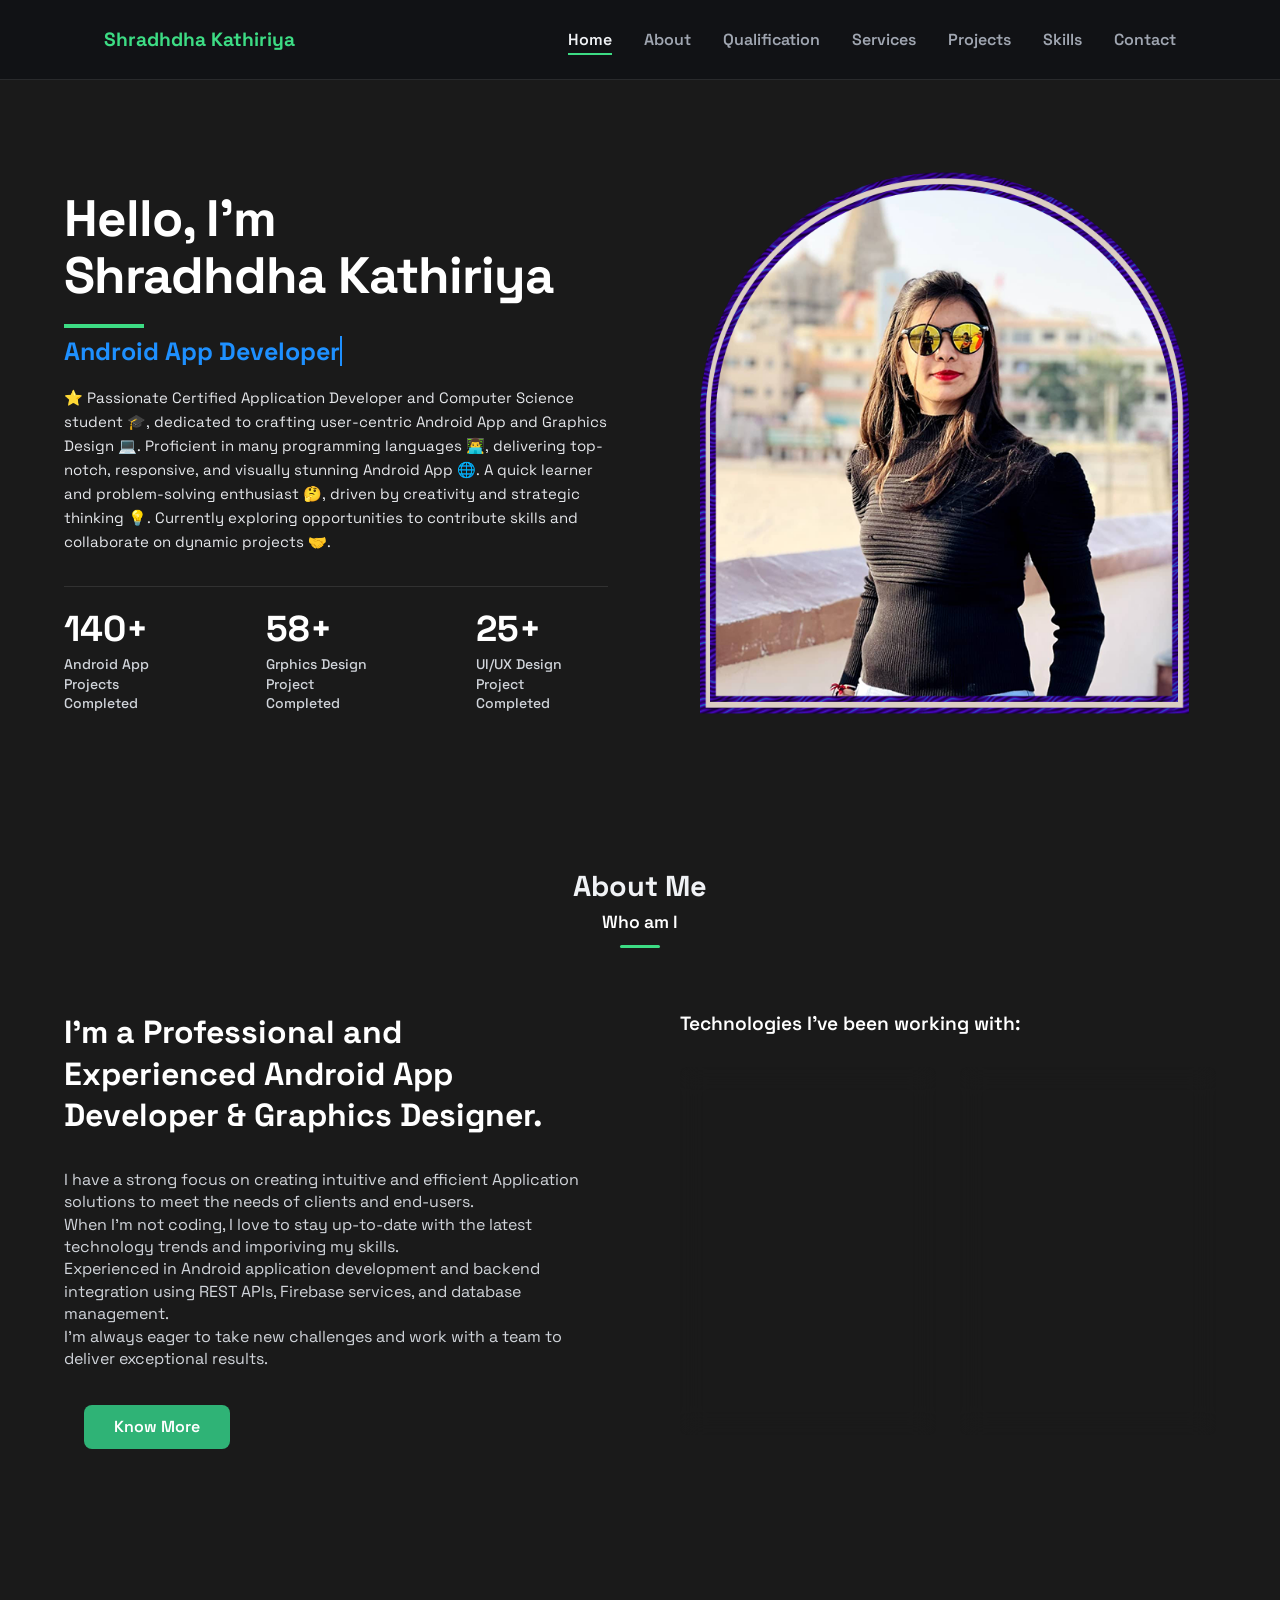
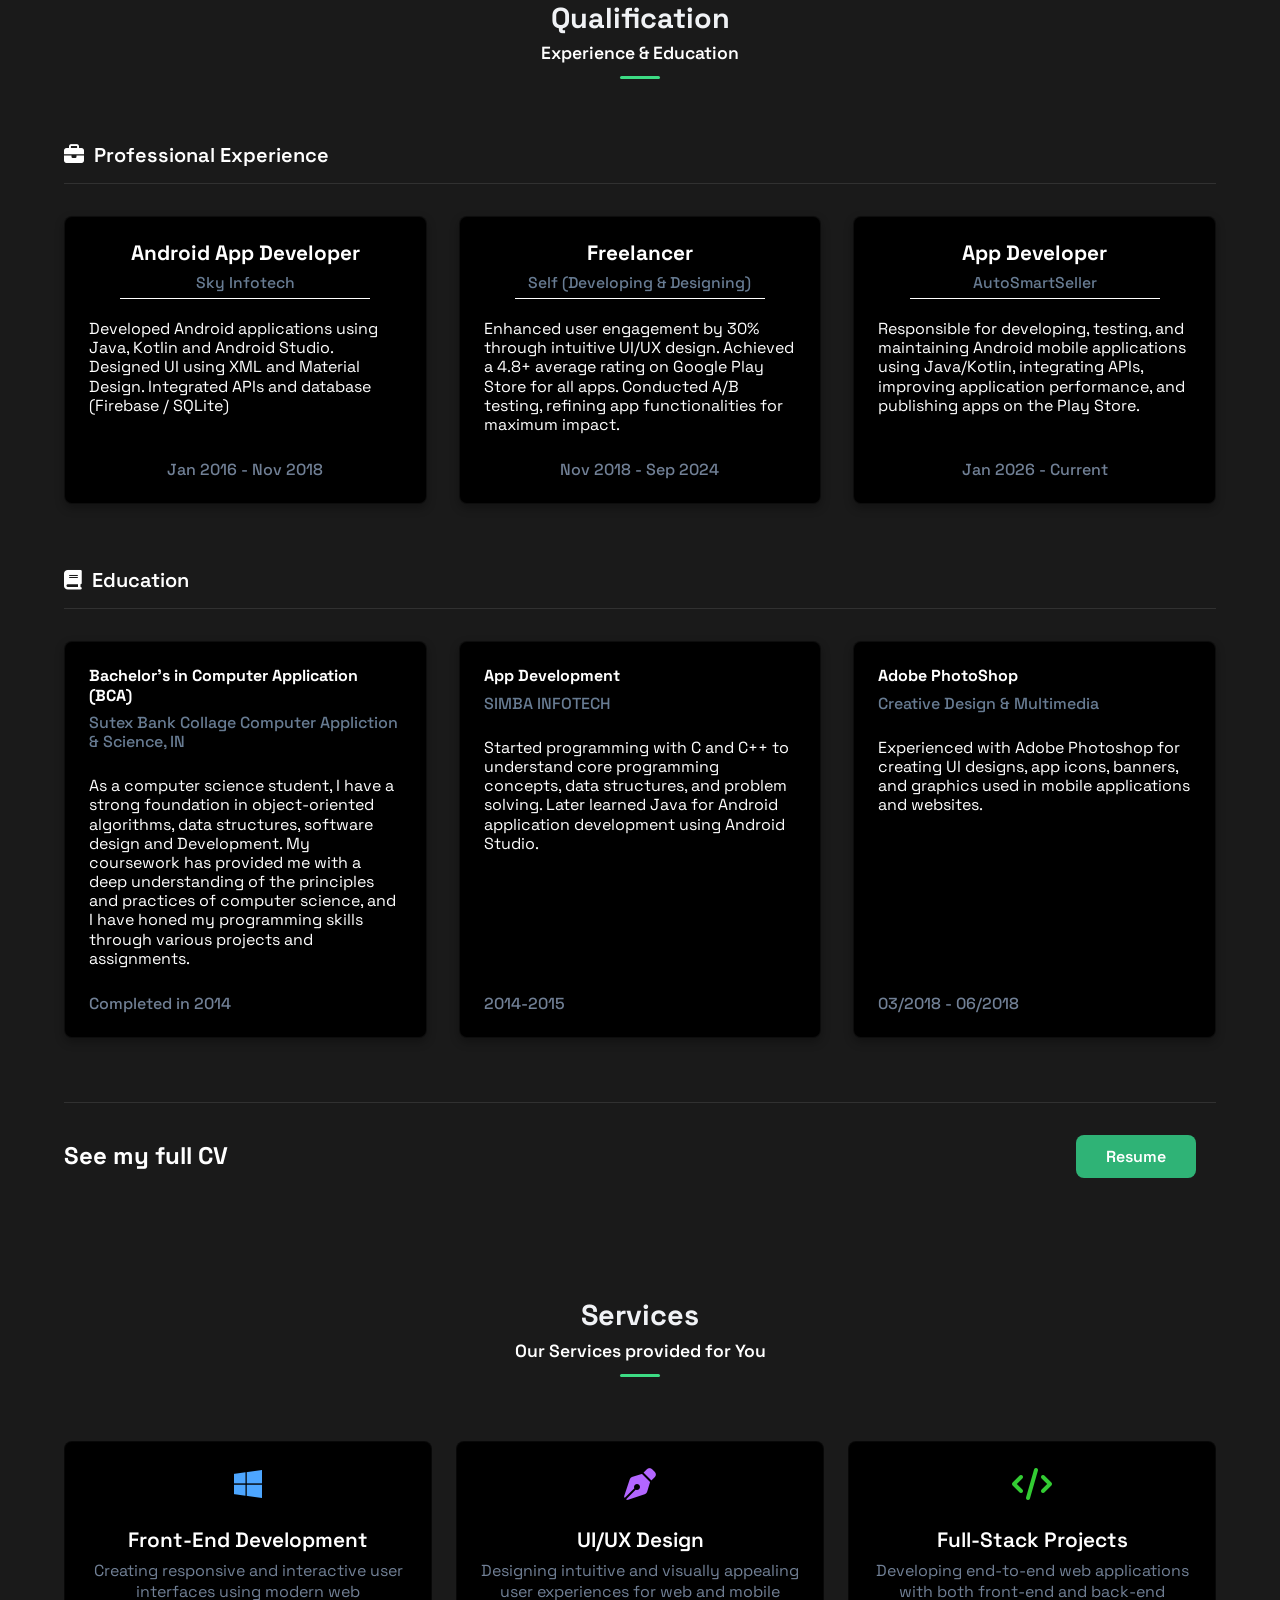
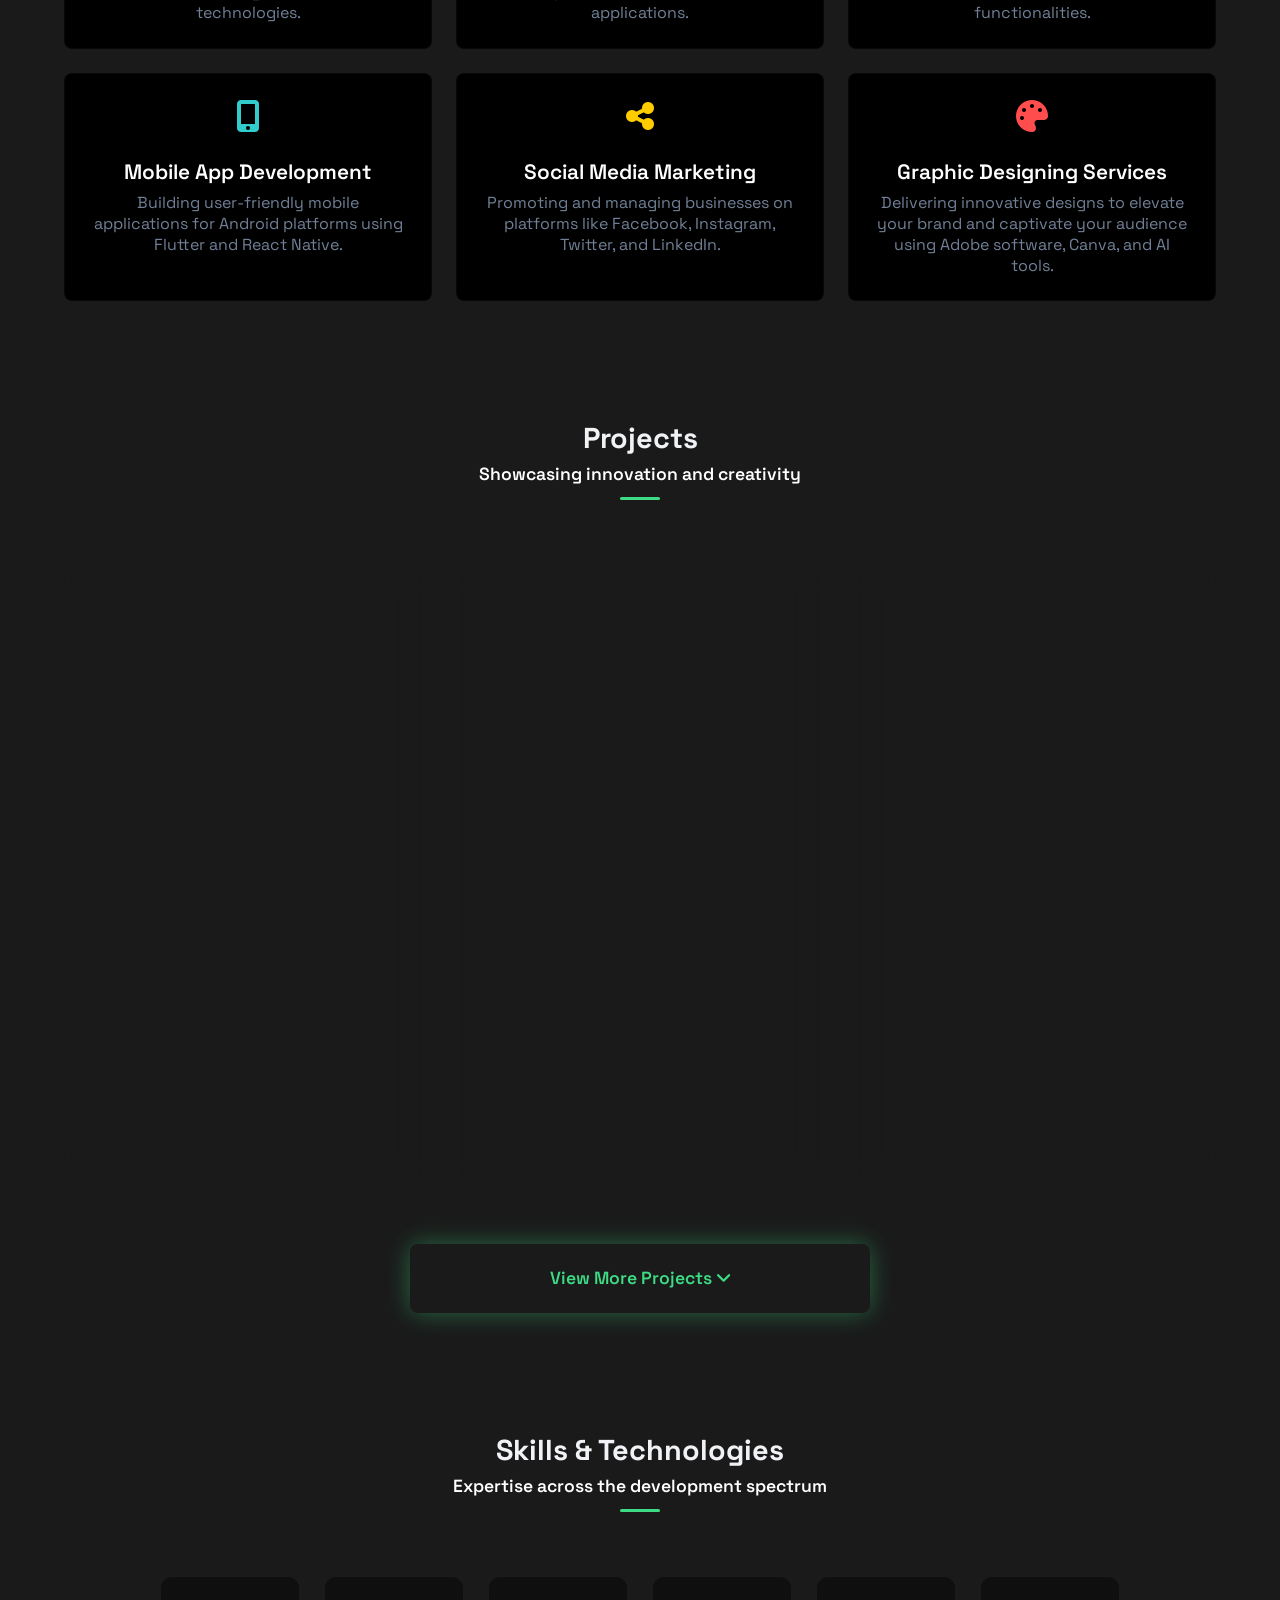
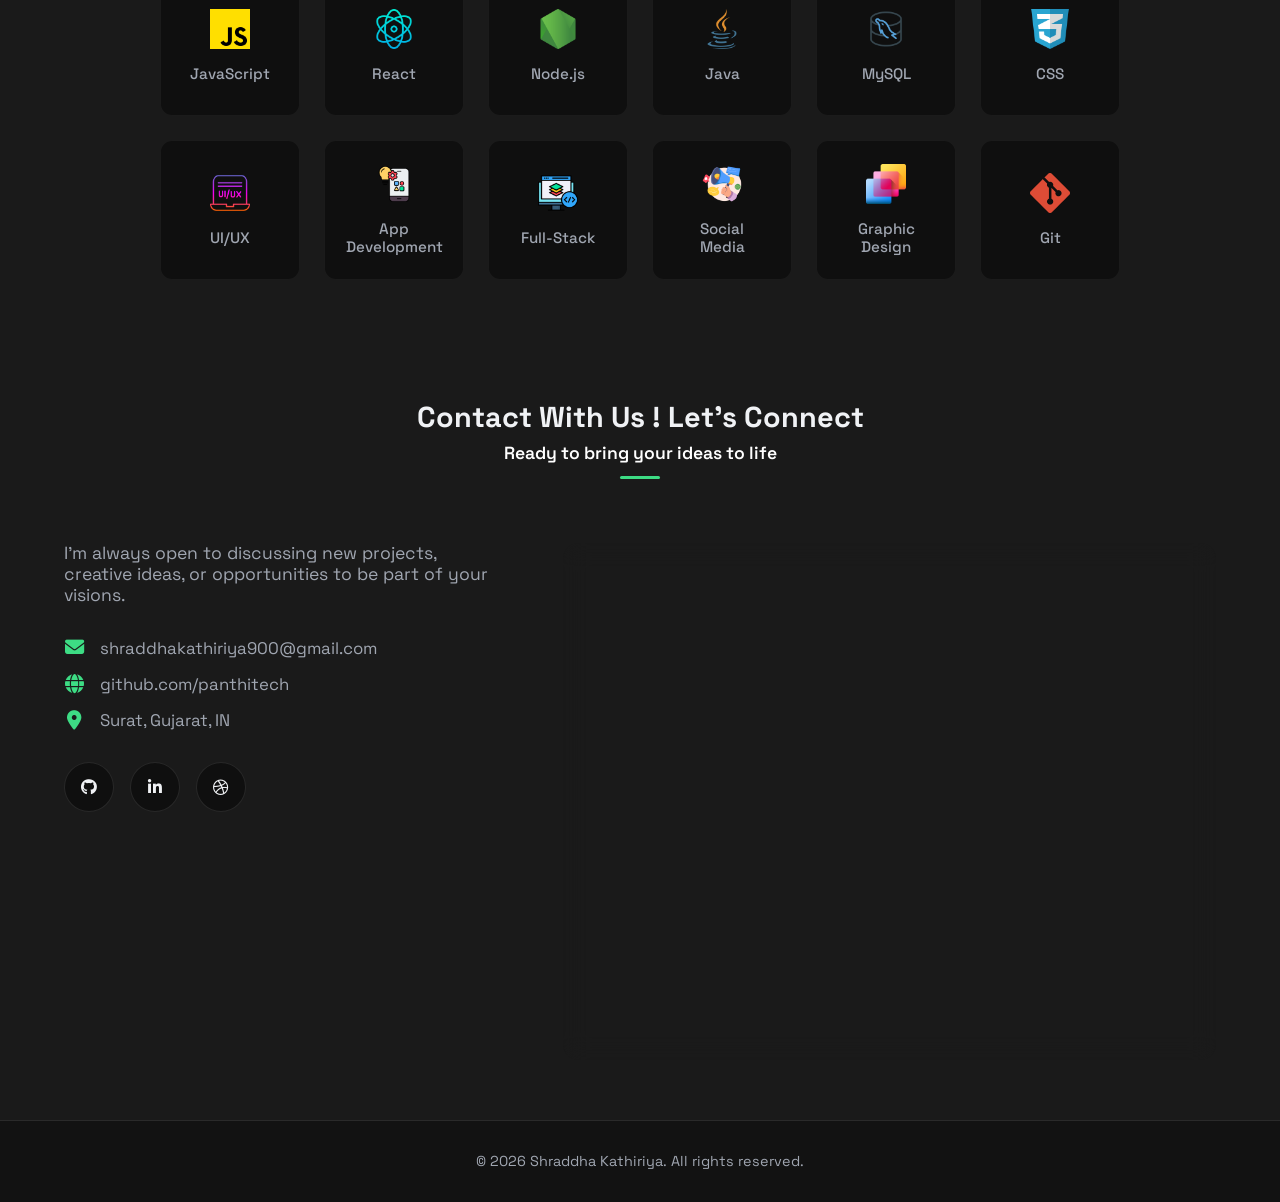
==== commit aada7e59: "Update index.html" ====
--- a/index.html
+++ b/index.html
@@ -194,7 +194,7 @@
                         <div class="qual-card">
                             <div class="qual-card-header">
                                 <h4>App Developer</h4>
-                                <h5>Lathiya Infotech</h5>
+                                <h5>AutoSmartSeller</h5>
                                 <hr class="card-divider">
                             </div>
                             <div class="qual-card-body">
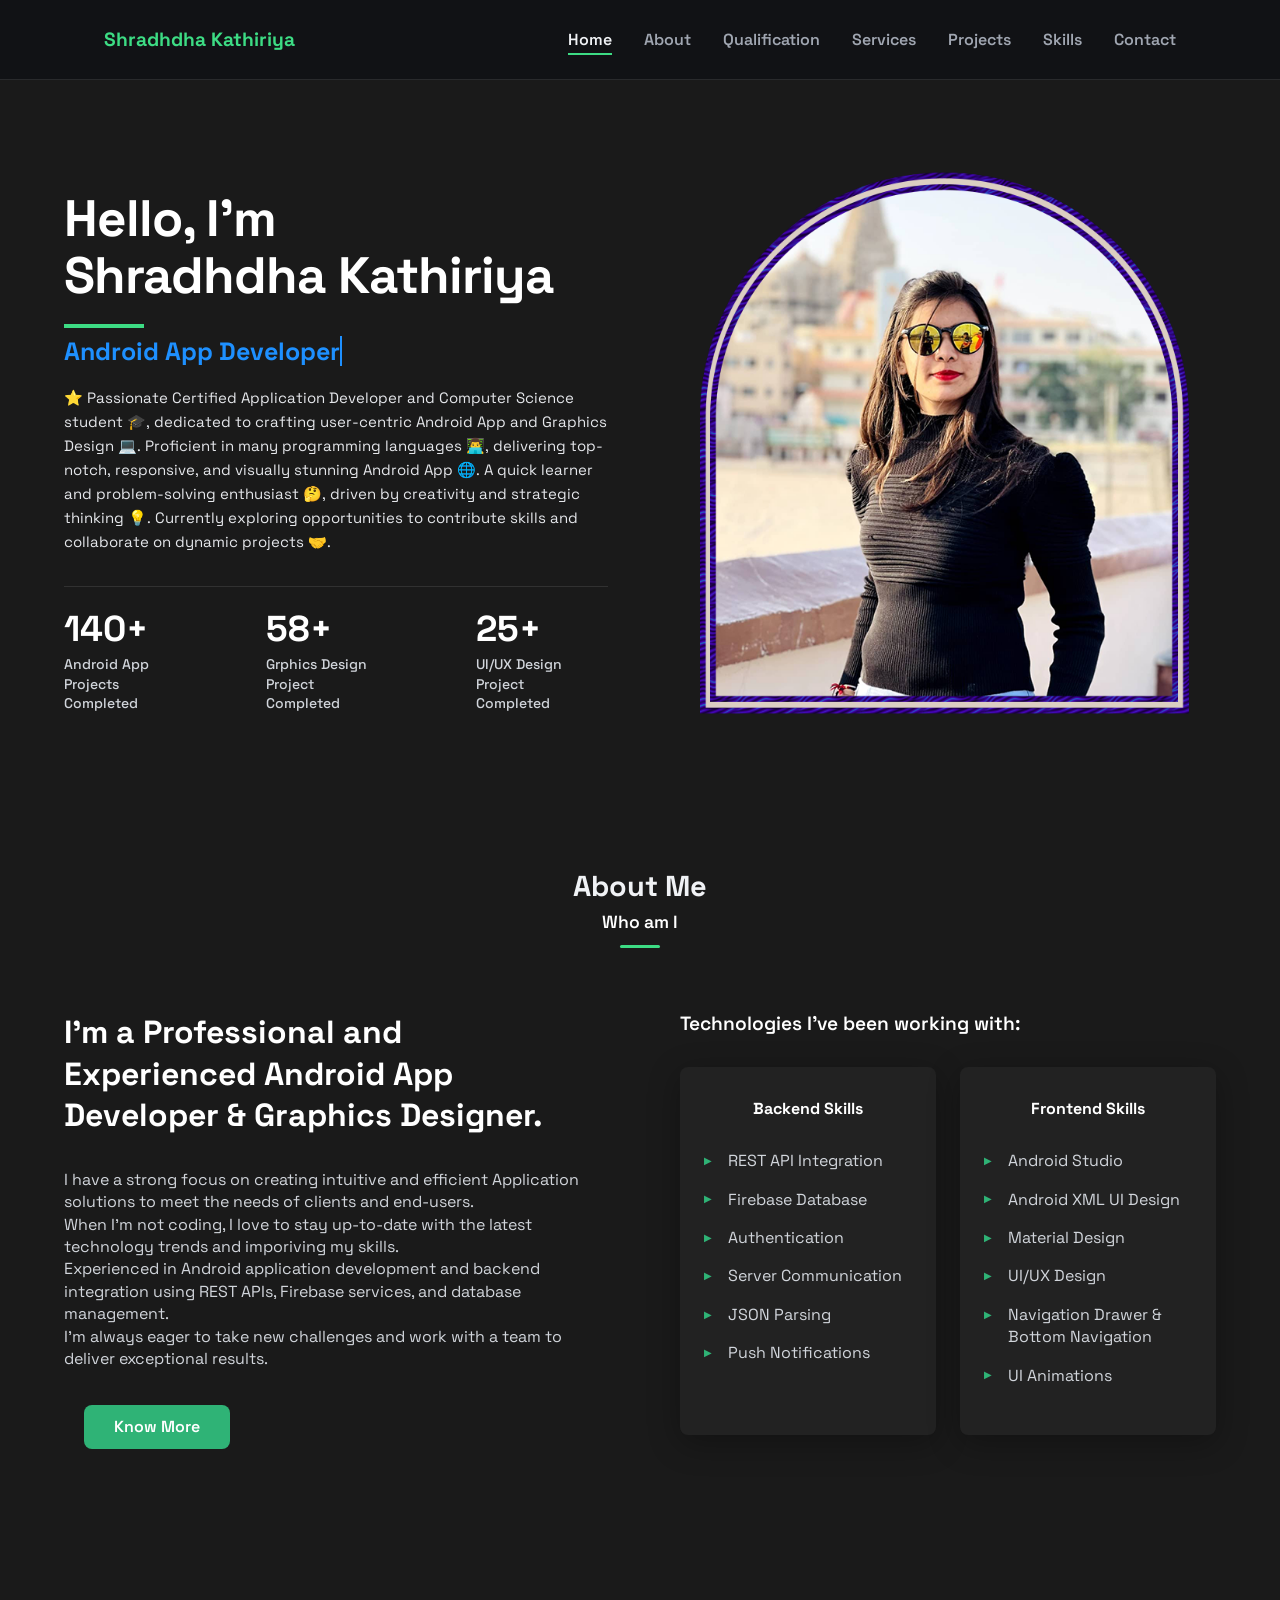
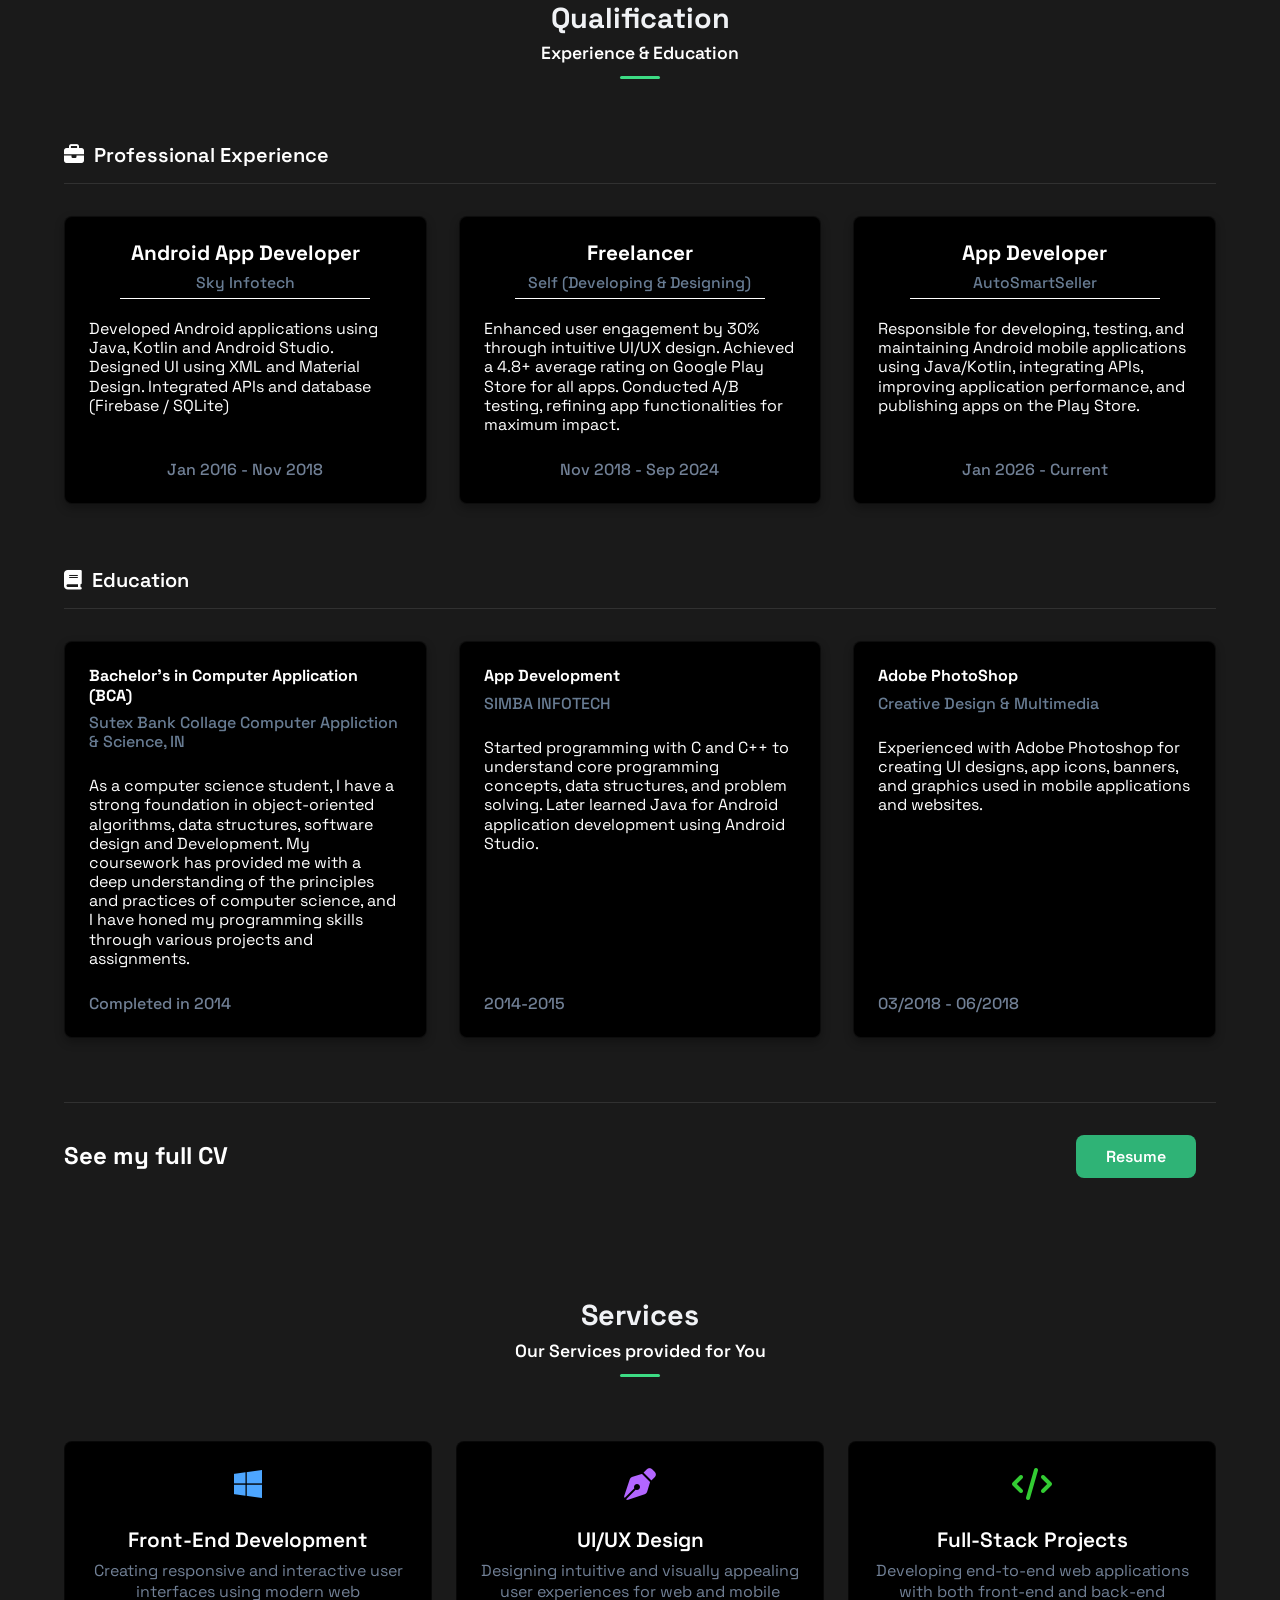
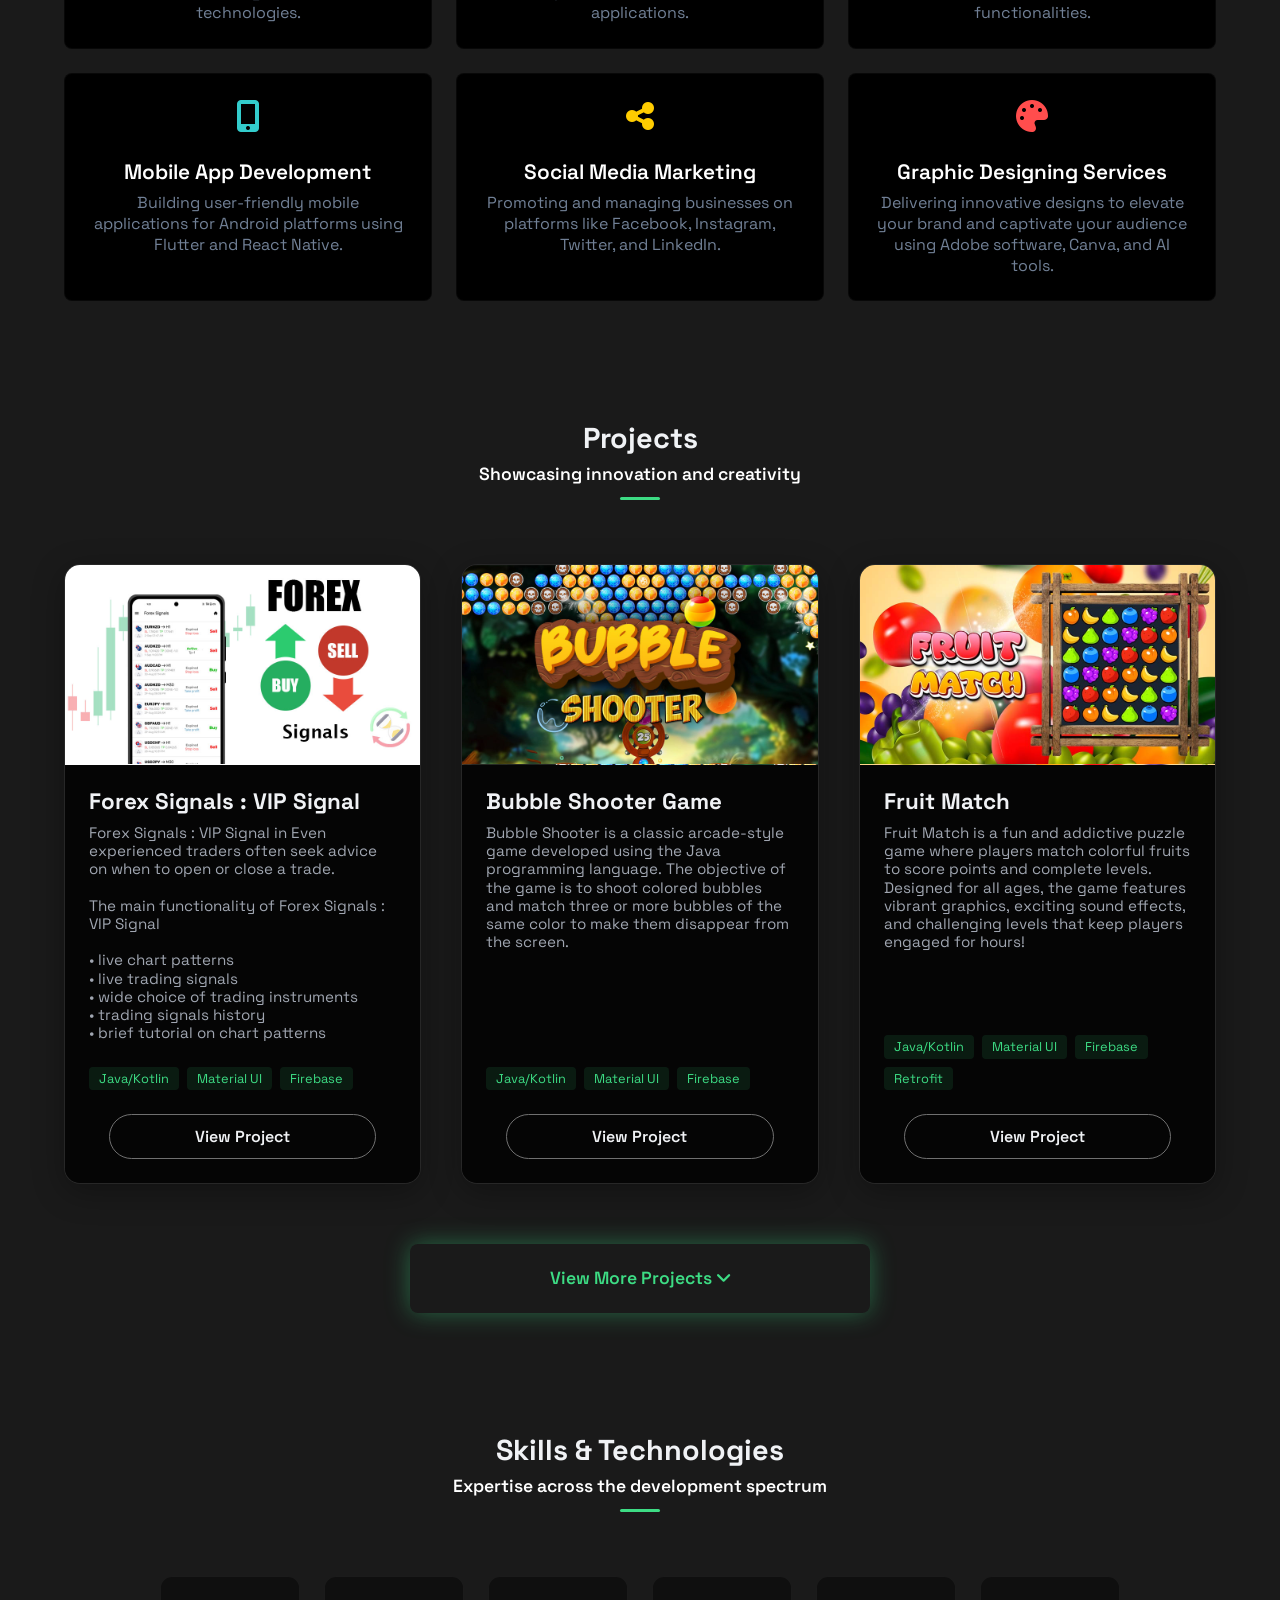
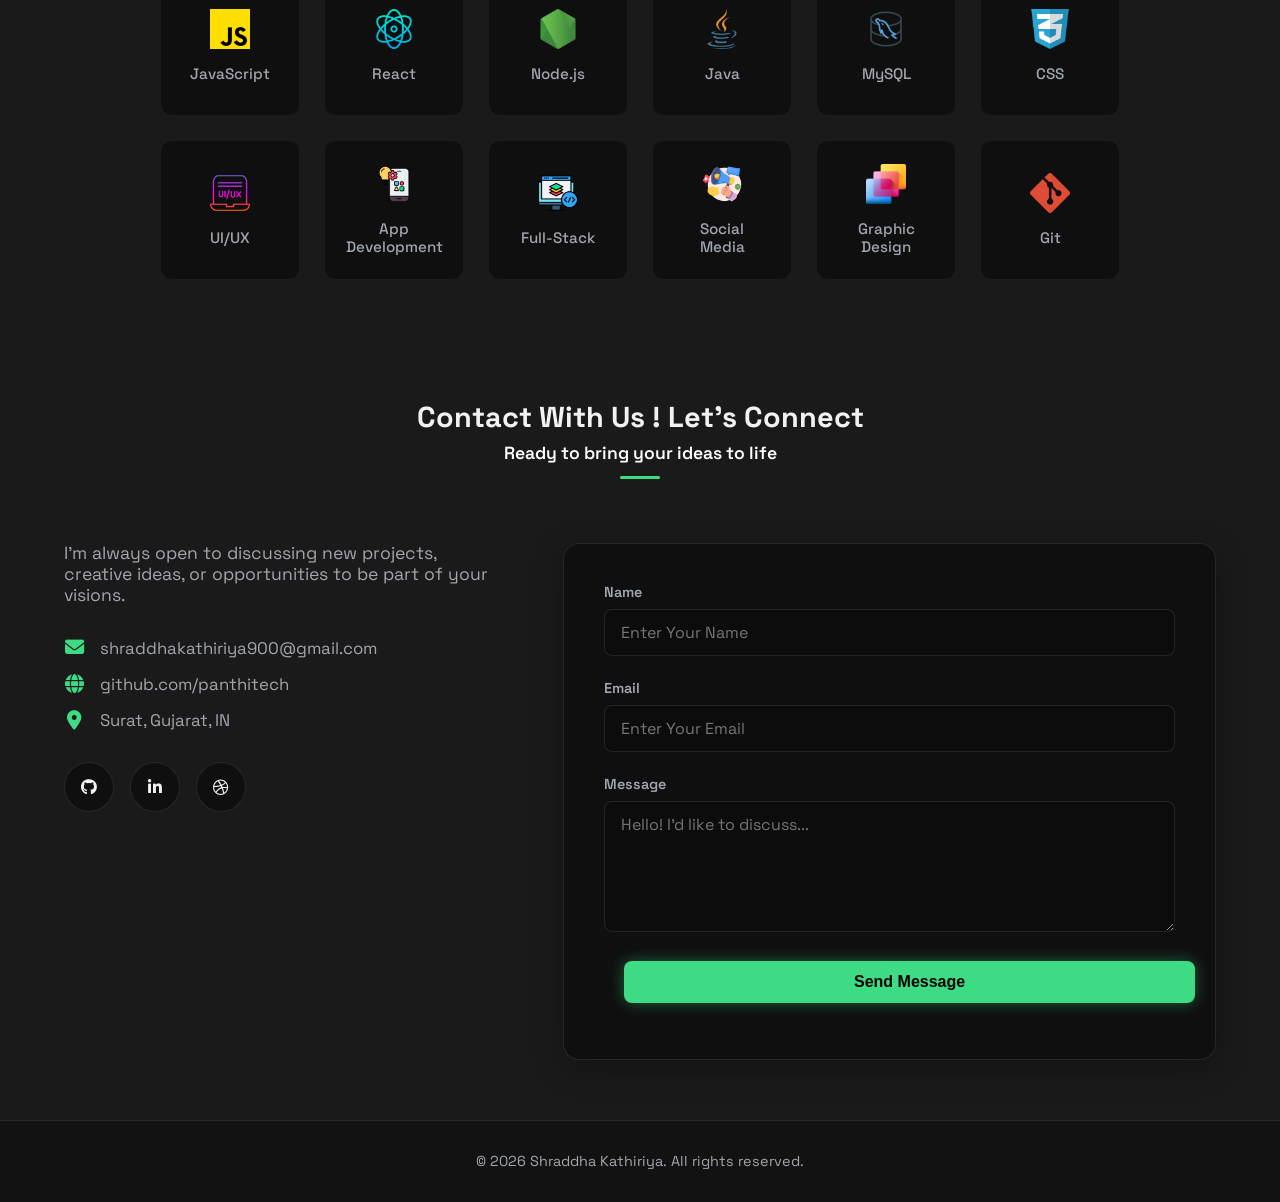
==== commit 79220e65: "Update index.html" ====
--- a/index.html
+++ b/index.html
@@ -536,7 +536,7 @@
                    <div class="social-links" style="margin-top: 2rem;">
                         <a href="https://github.com/panthitech" class="social-icon" aria-label="GitHub"><i
                                 class="fab fa-github" target="_blank"></i></a>
-                        <a href="https://www.linkedin.com//in/shraddha-kathiriya-048222217" class="social-icon"
+                        <a href="https://www.linkedin.com/in/shraddha-kathiriya-048222217" class="social-icon"
                             aria-label="LinkedIn" target="_blank"><i class="fab fa-linkedin-in"></i></a>
 
                         <a href="https://dribbble.com/shraddhakathiriya" class="social-icon" aria-label="Dribbble"> <i
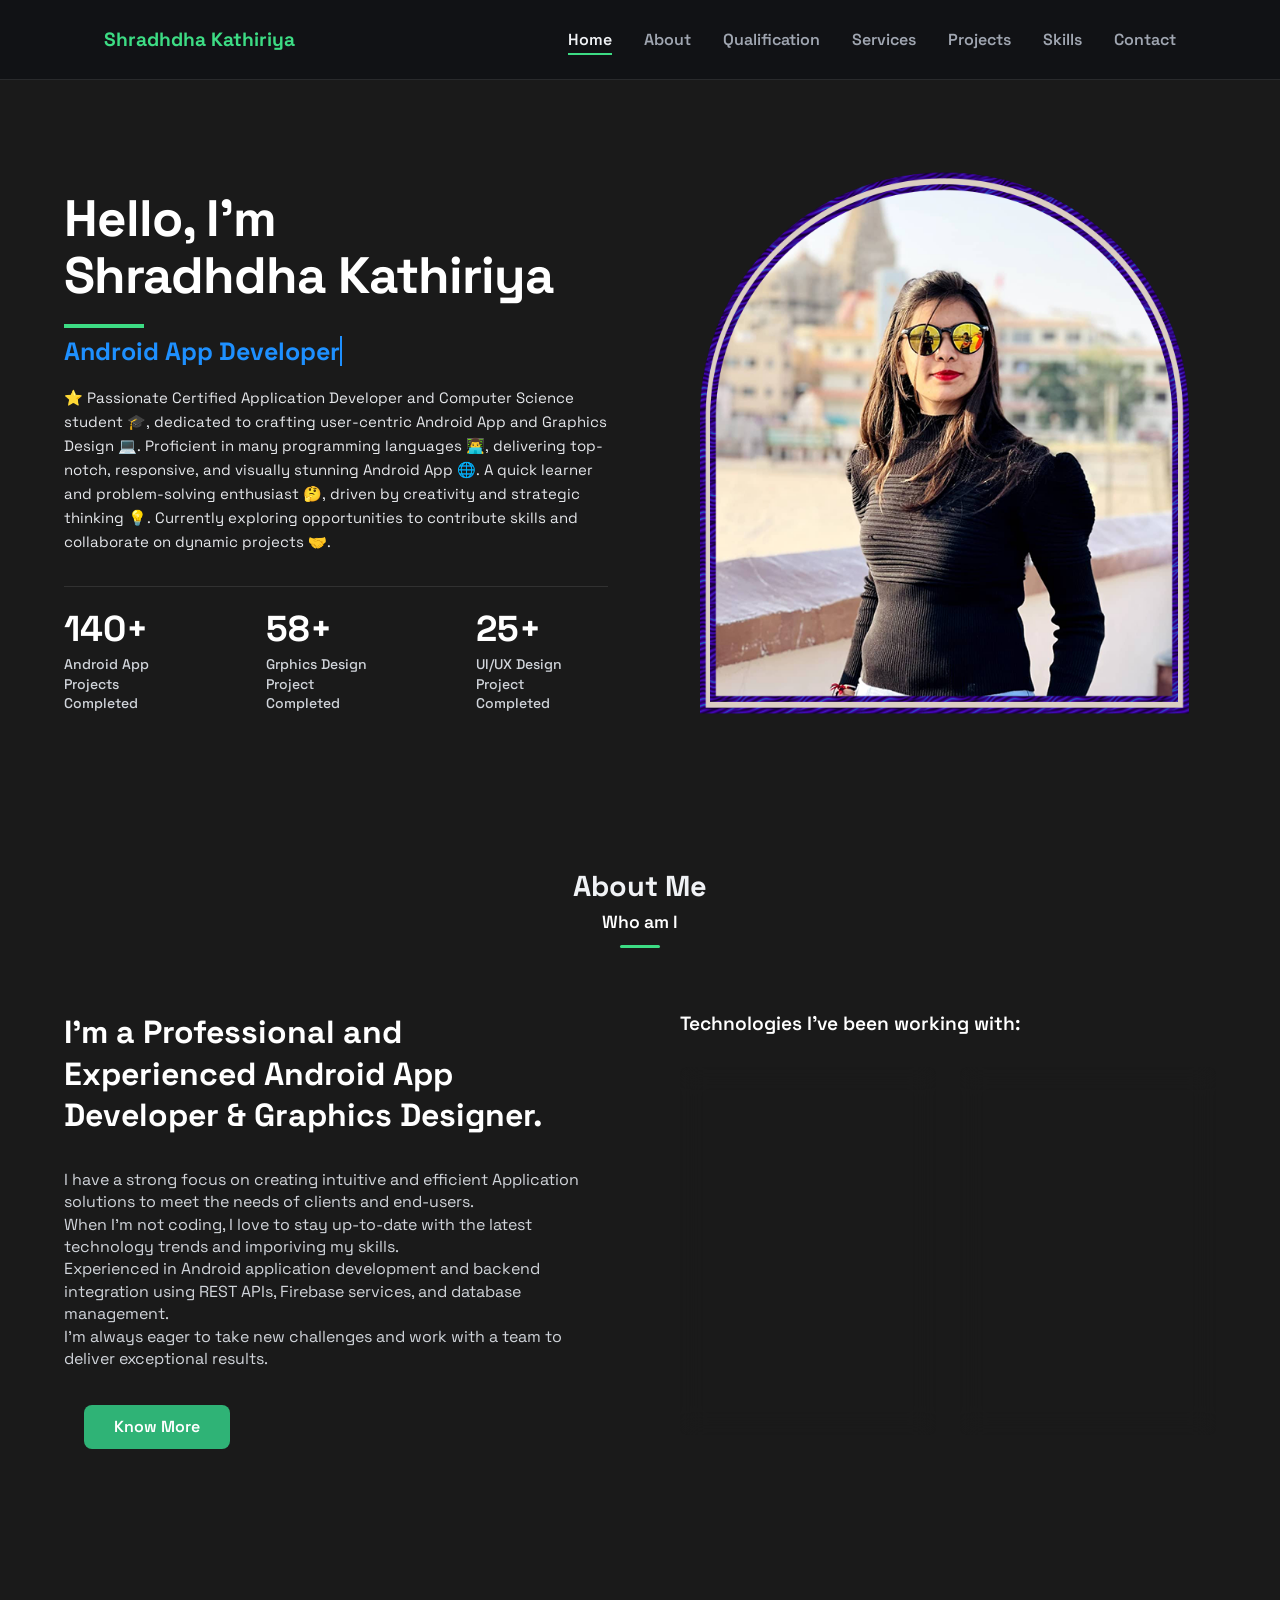
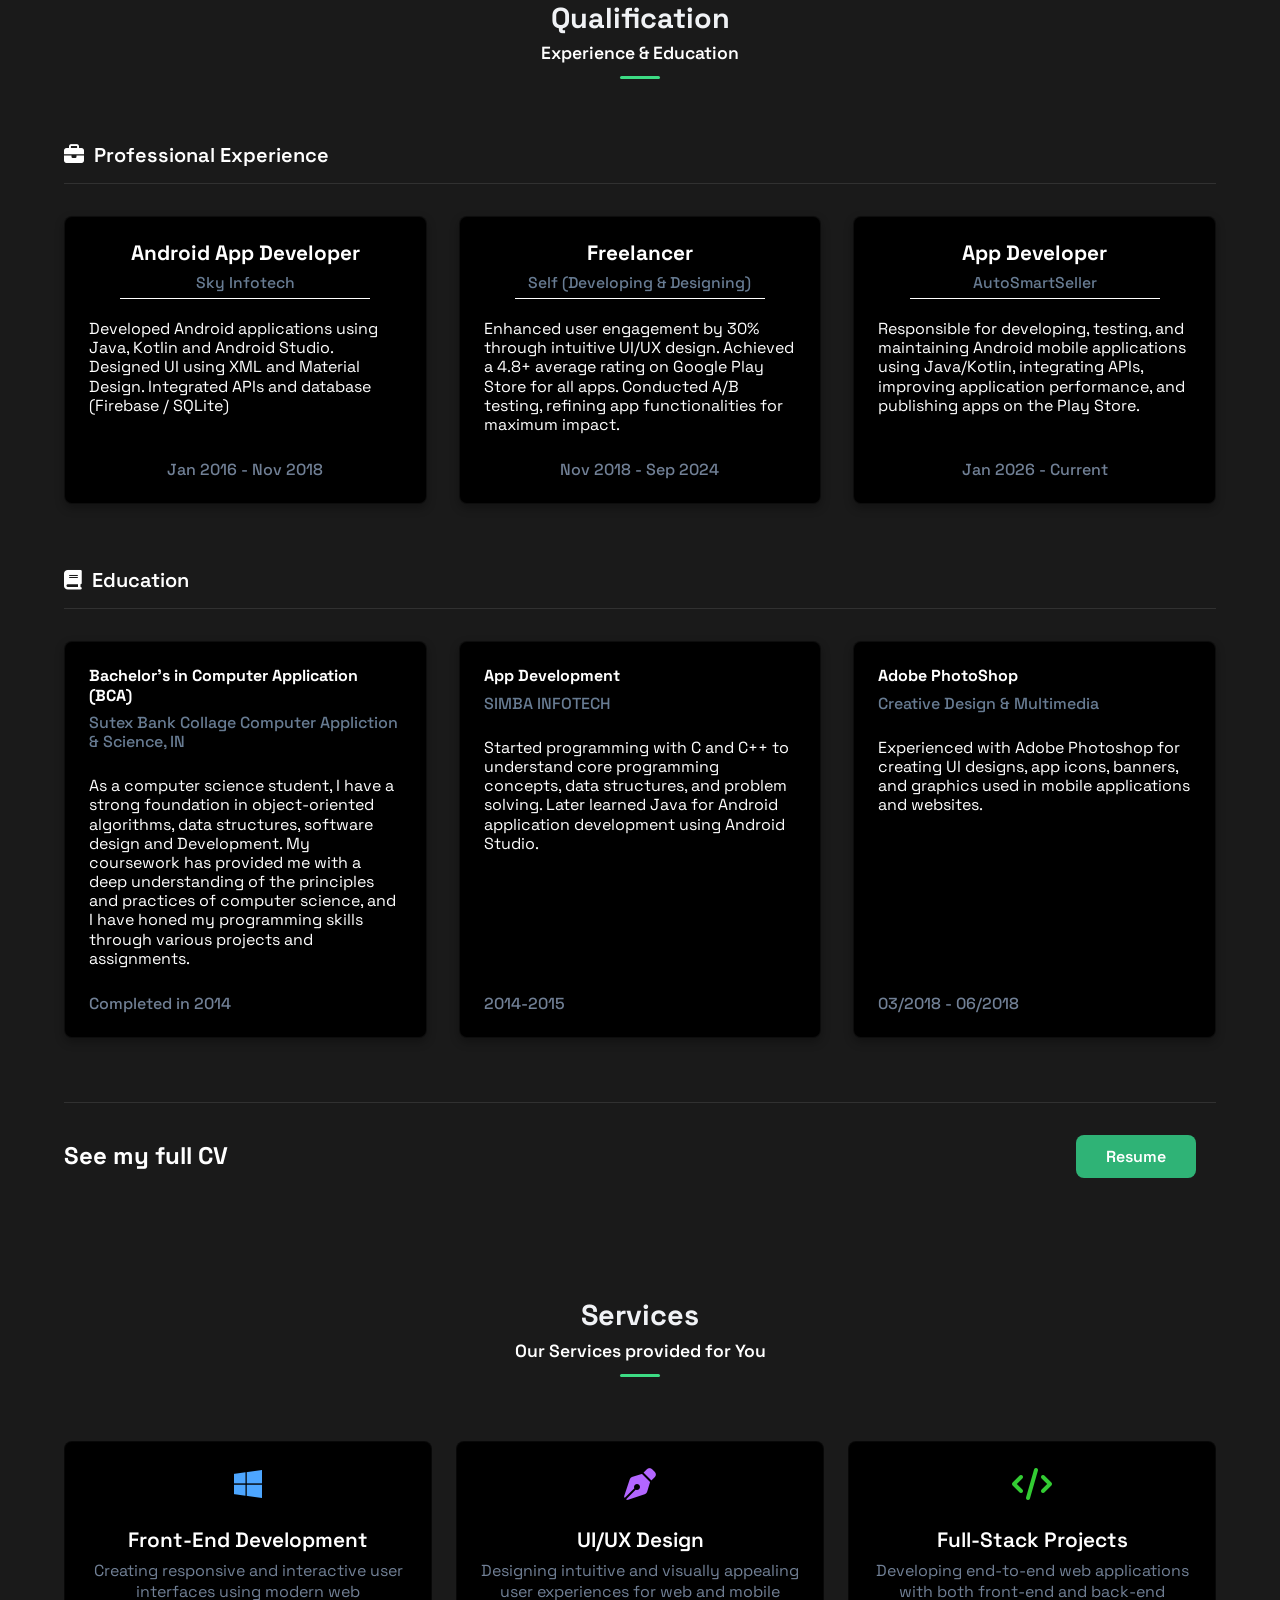
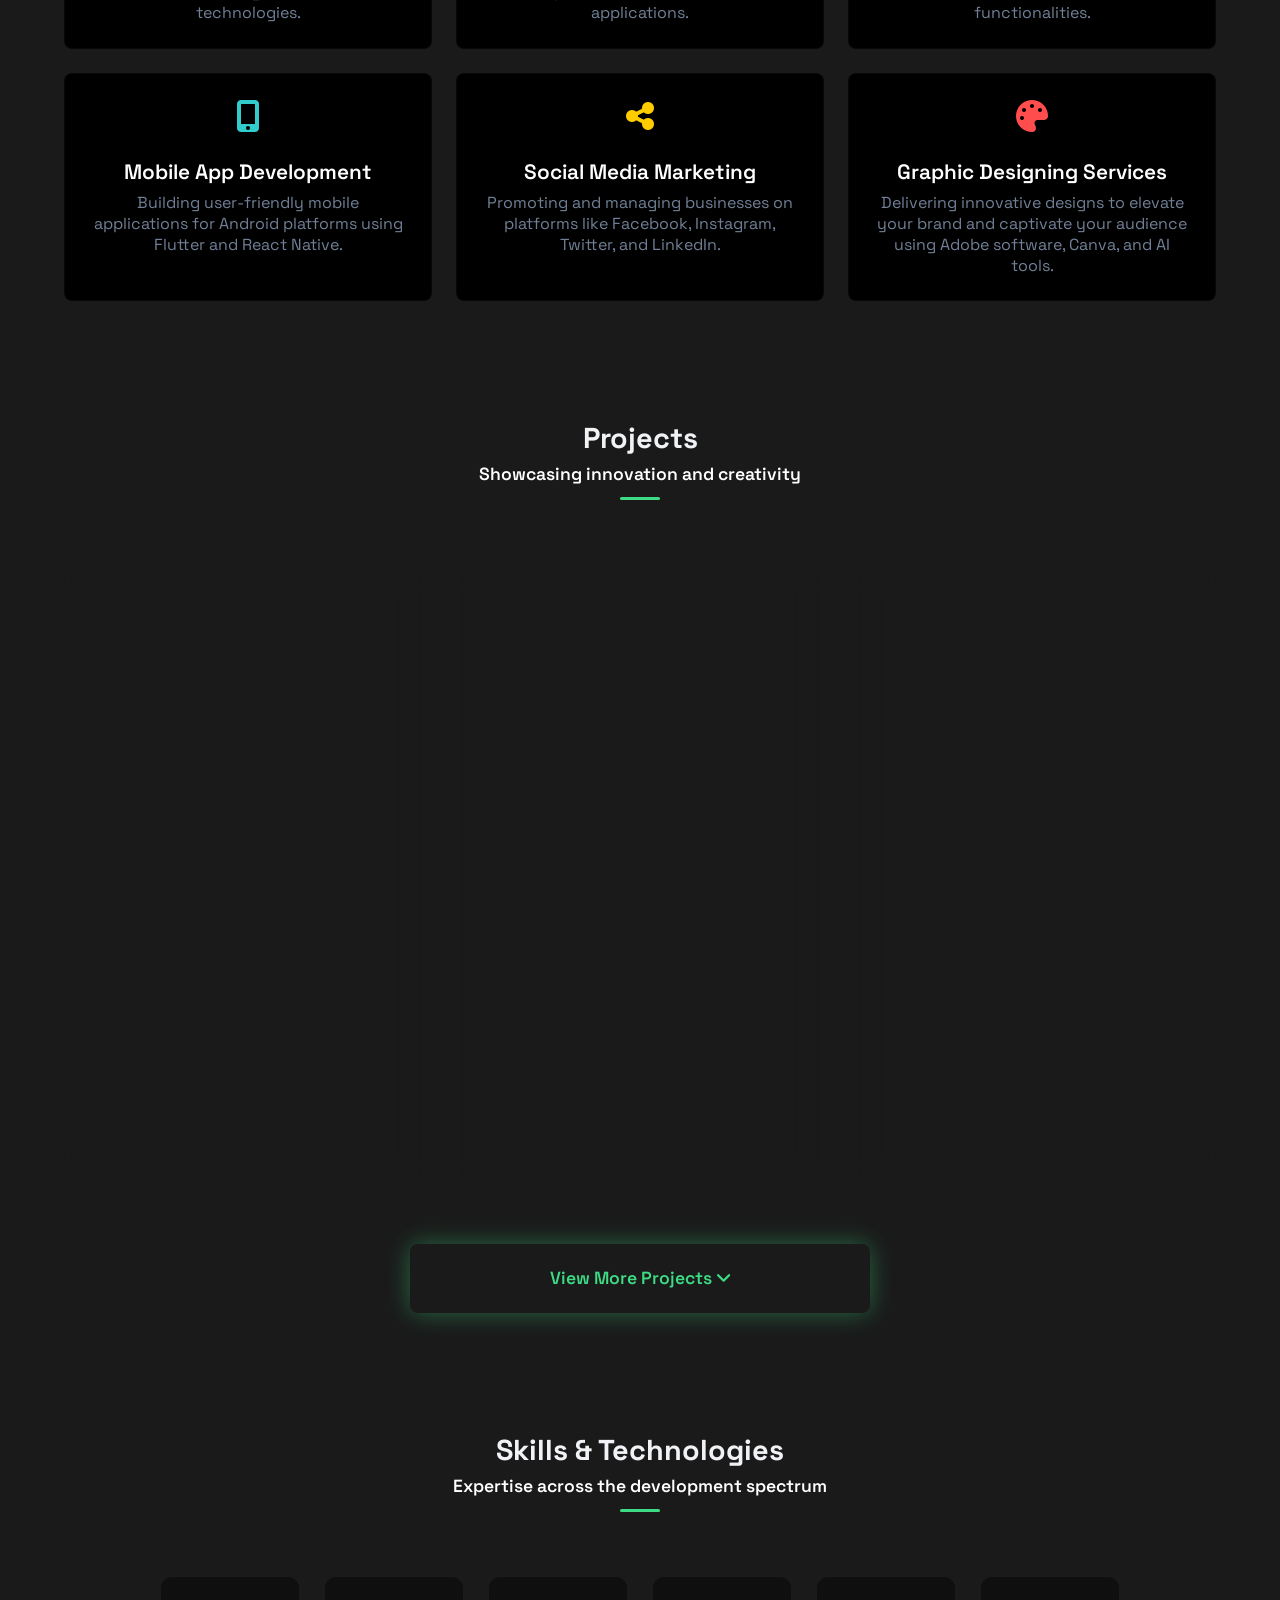
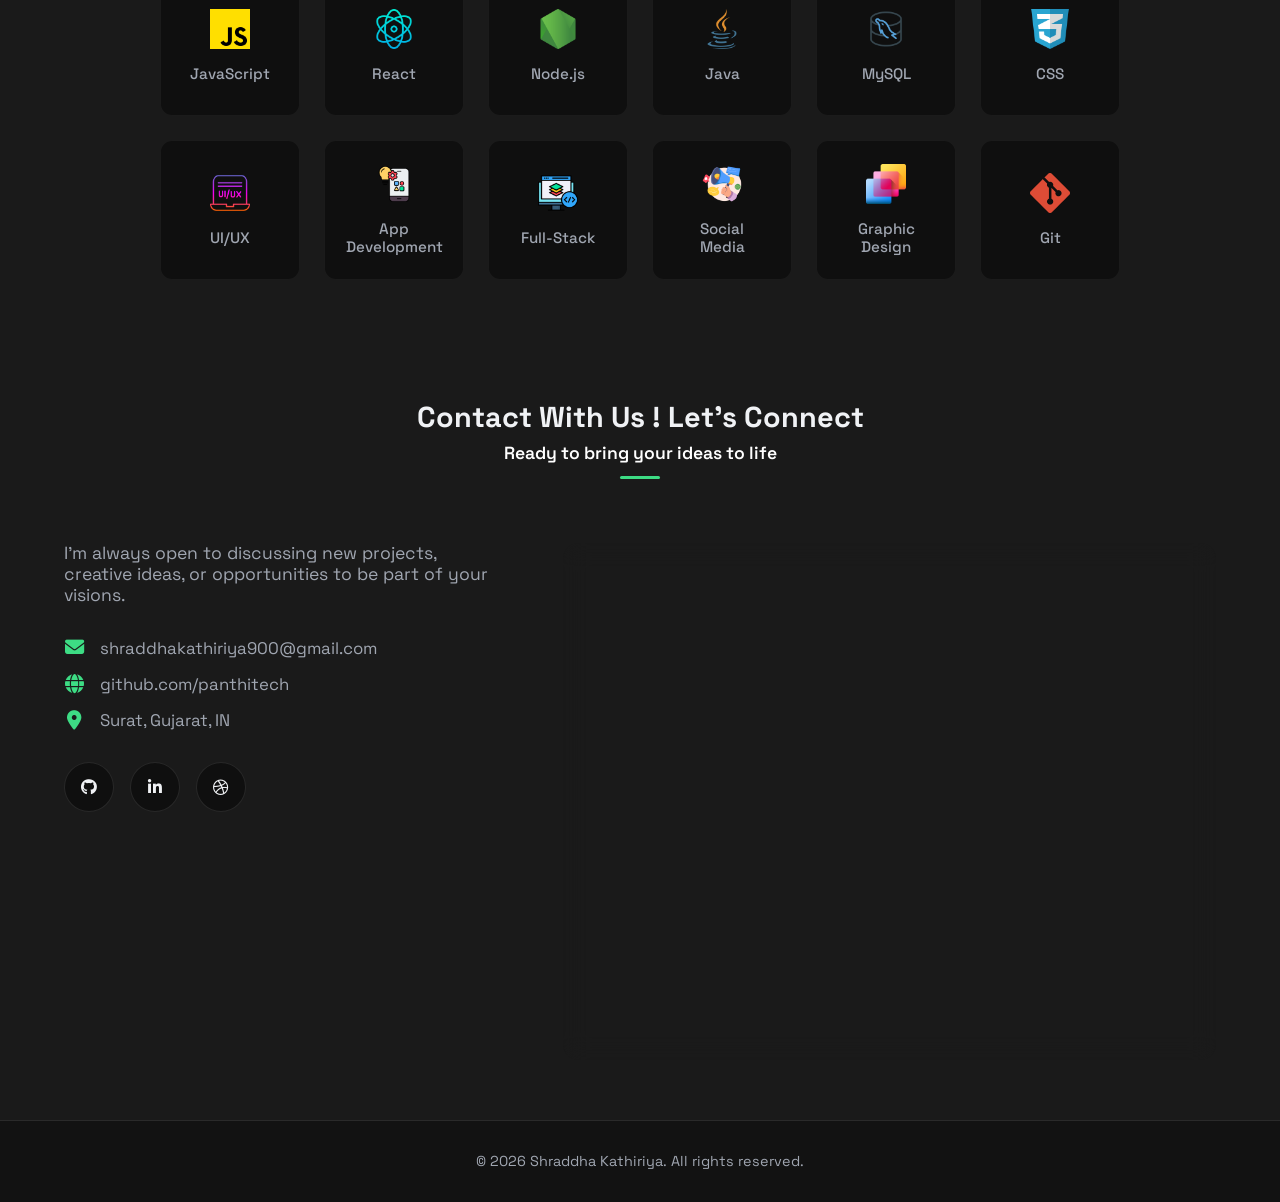
==== commit 67e6a67b: "Update index.html" ====
--- a/index.html
+++ b/index.html
@@ -272,7 +272,7 @@
                 <hr class="resume-bottom-divider">
                 <div class="resume-action-row">
                     <h3>See my full CV</h3>
-                    <a href="./assets/CV-SHRADHDHA.pdf" class="btn btn-primary know-more-btn" target="_blank"
+                    <a href="./assets/CV-SHRADDHA KATHIRIYA-LATEST.pdf" class="btn btn-primary know-more-btn" target="_blank"
                         style="margin-top: 0; background-color: #2fb376; color: #fff; border-radius: 8px; font-weight: 600; padding: 12px 30px; border: none; text-decoration: none;">Resume</a>
                 </div>
             </div>
@@ -536,7 +536,7 @@
                    <div class="social-links" style="margin-top: 2rem;">
                         <a href="https://github.com/panthitech" class="social-icon" aria-label="GitHub"><i
                                 class="fab fa-github" target="_blank"></i></a>
-                        <a href="https://www.linkedin.com/in/shraddha-kathiriya-048222217" class="social-icon"
+                        <a href="https://www.linkedin.com/in/shradhdha-kathiriya-048222217" class="social-icon"
                             aria-label="LinkedIn" target="_blank"><i class="fab fa-linkedin-in"></i></a>
 
                         <a href="https://dribbble.com/shraddhakathiriya" class="social-icon" aria-label="Dribbble"> <i
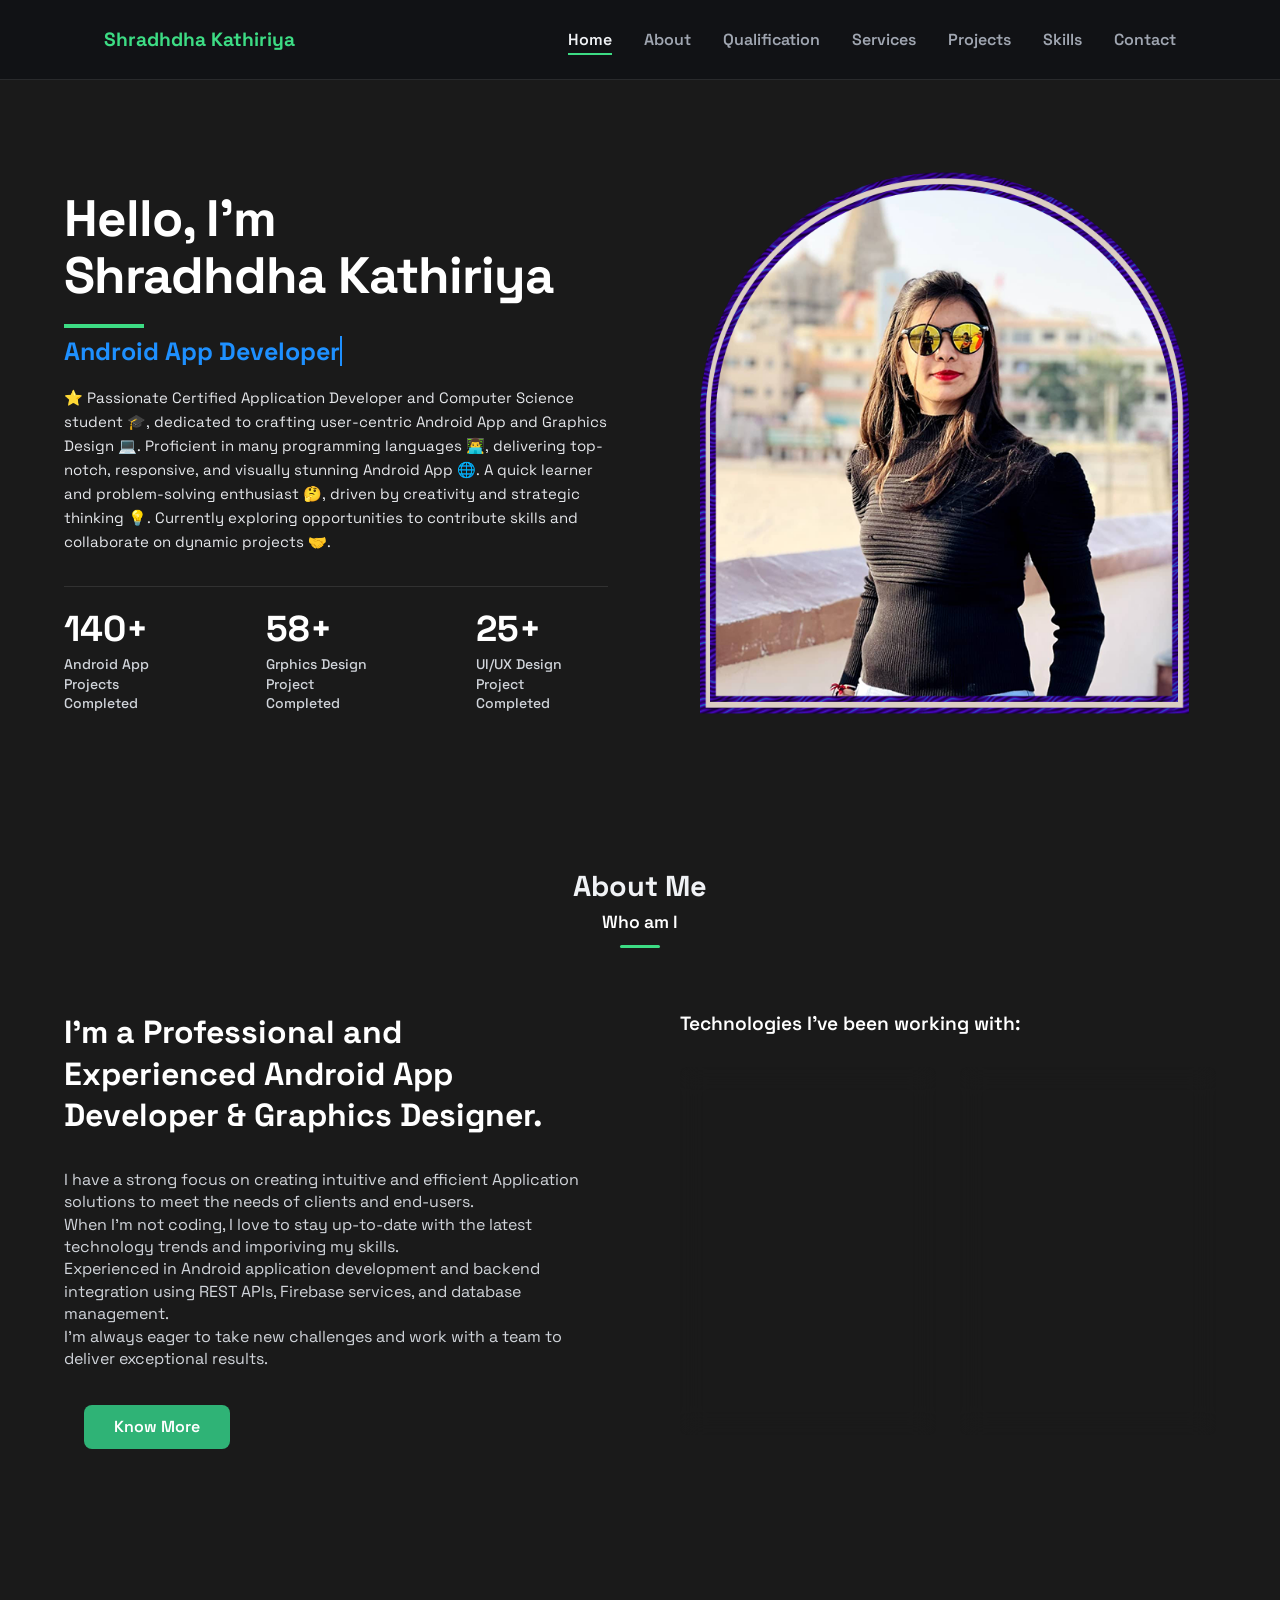
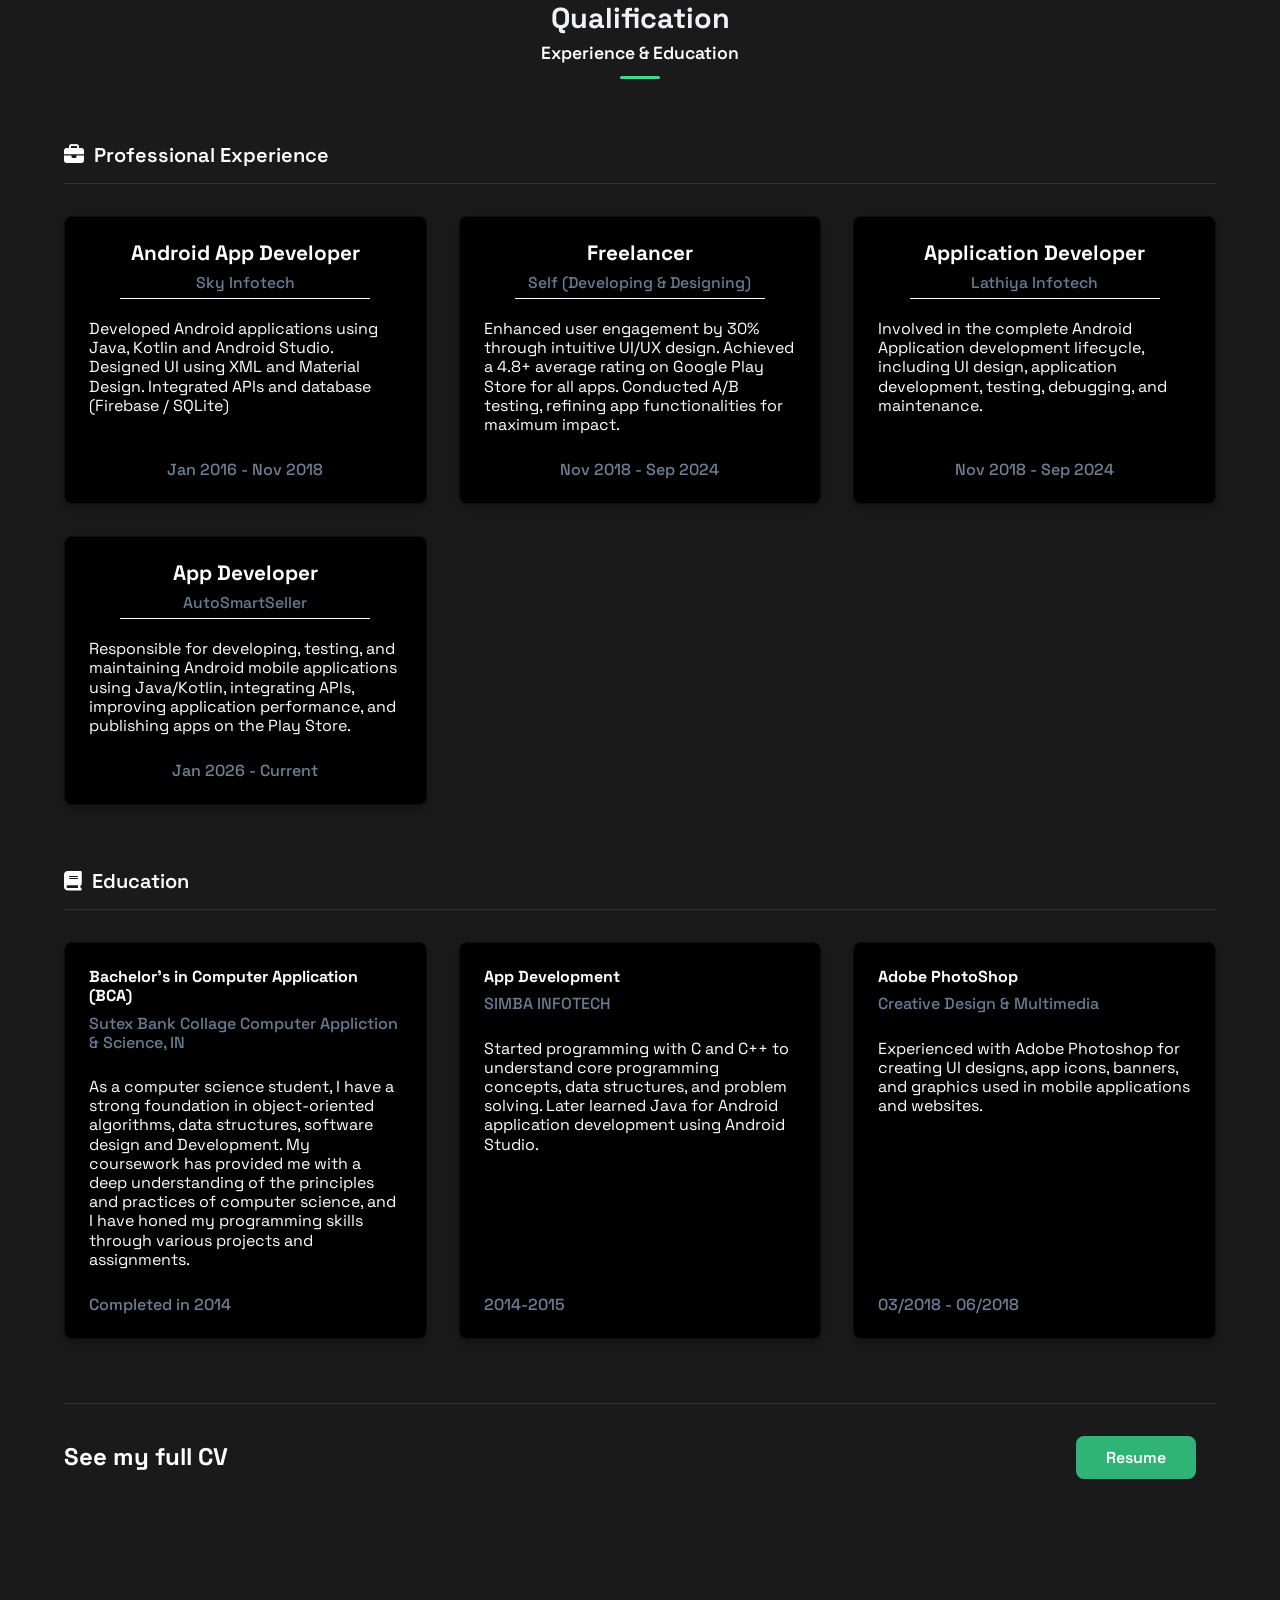
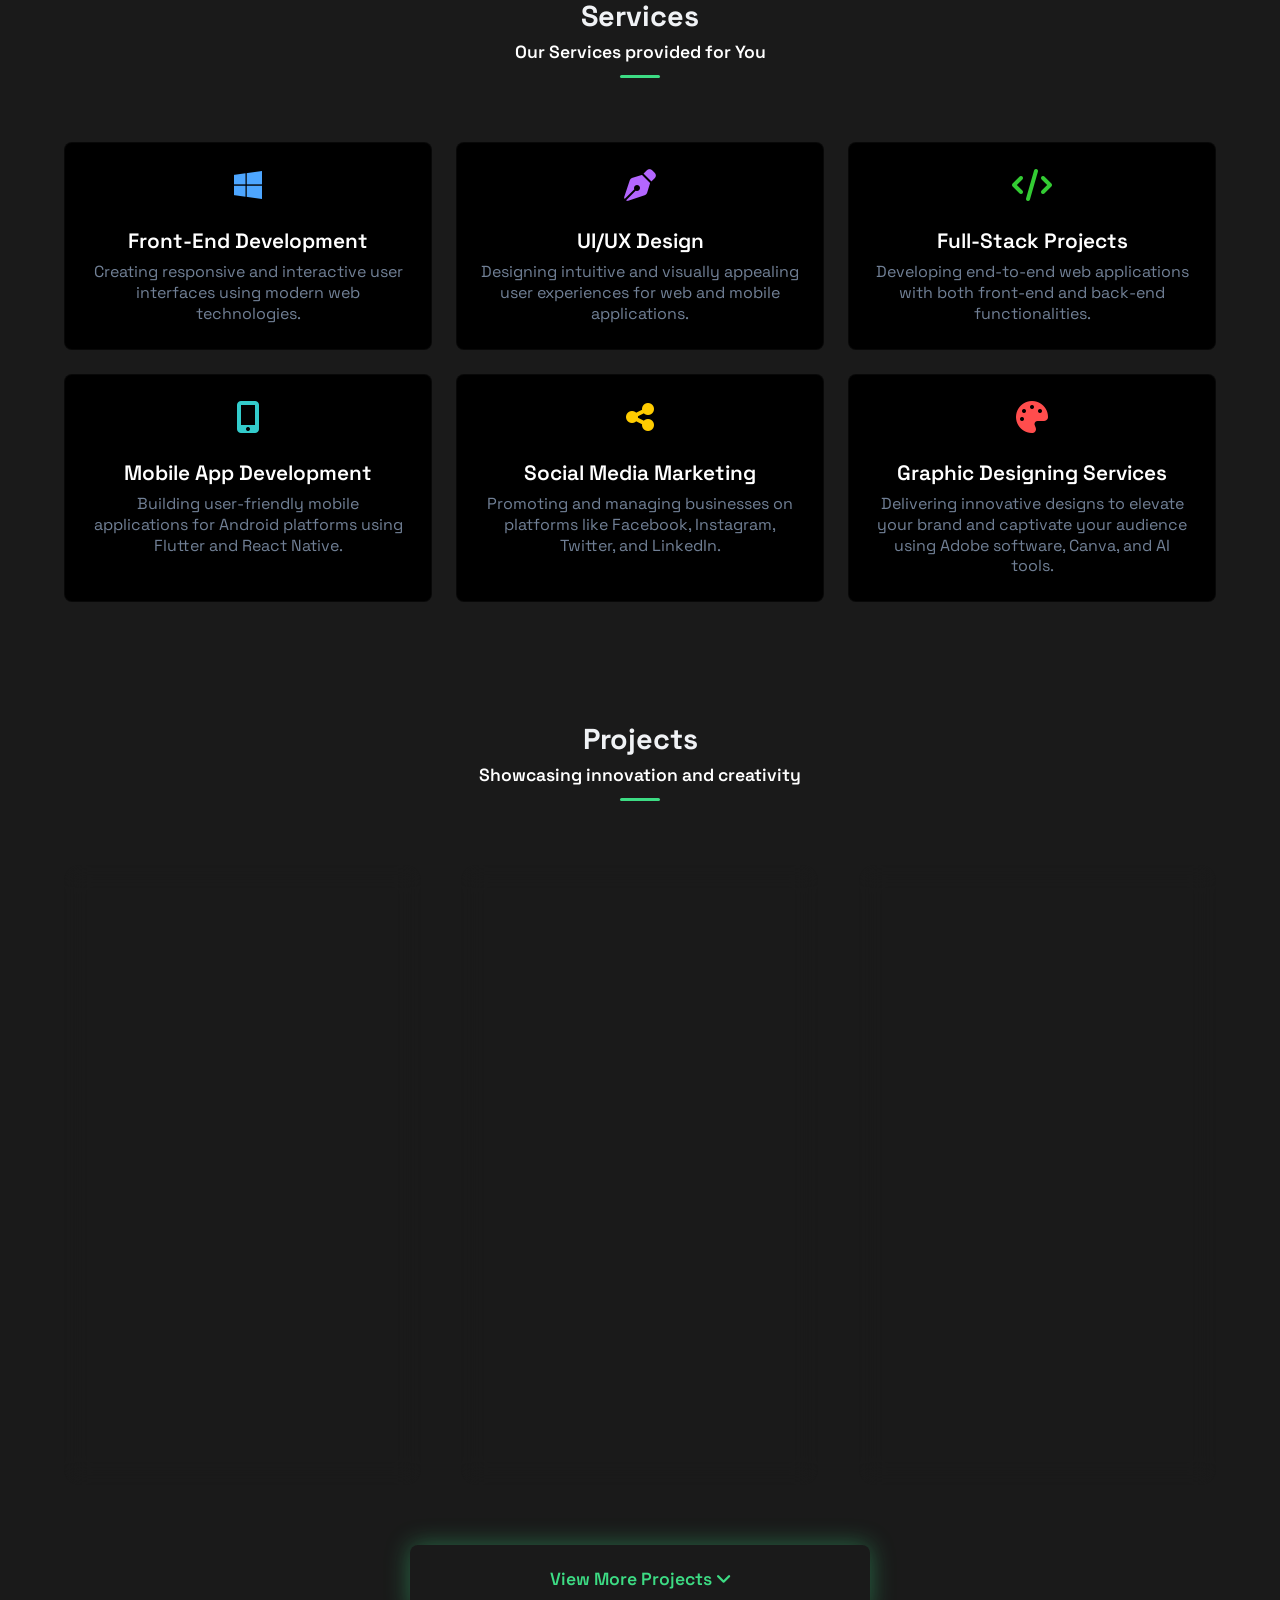
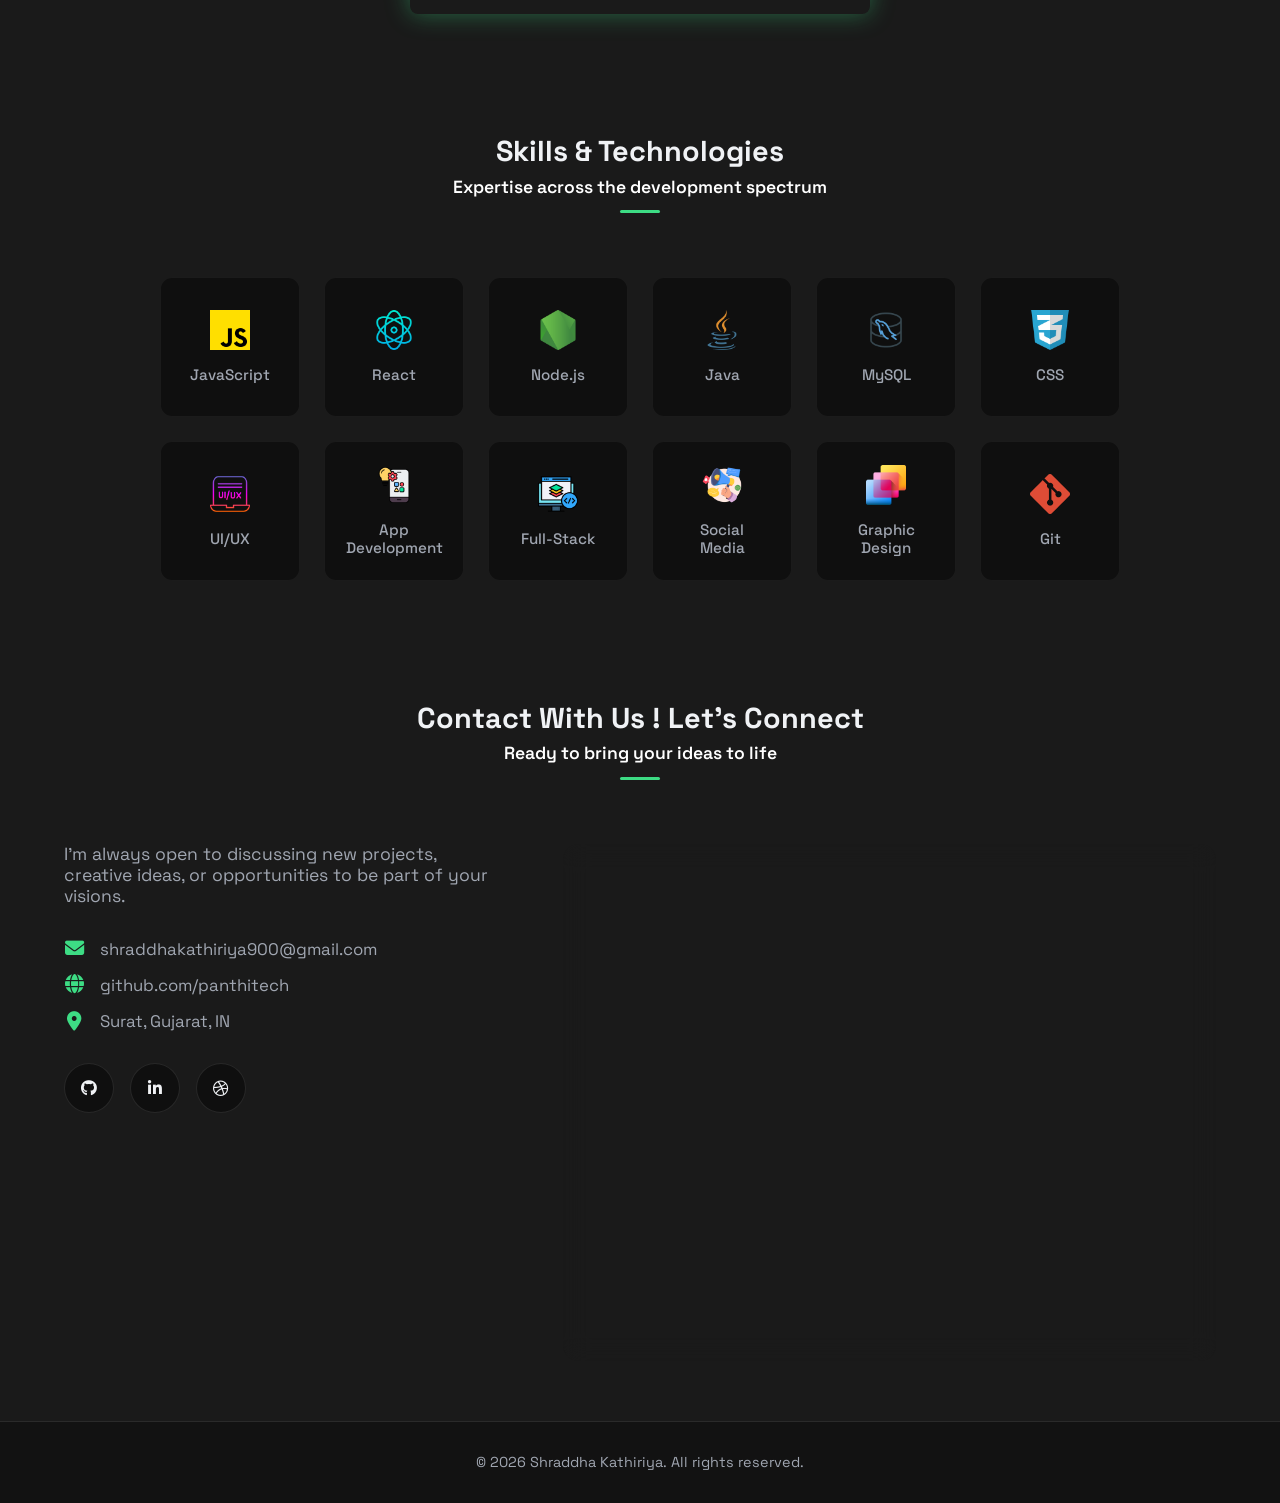
==== commit e4481bb3: "Update index.html" ====
--- a/index.html
+++ b/index.html
@@ -190,7 +190,23 @@
                                 <span>Nov 2018 - Sep 2024</span>
                             </div>
                         </div>
-                        <!-- Card 3 -->
+                          <!-- Card 3 -->
+                        <div class="qual-card">
+                            <div class="qual-card-header">
+                                <h4>Application Developer</h4>
+                                <h5>Lathiya Infotech</h5>
+                                <hr class="card-divider">
+                            </div>
+                            <div class="qual-card-body">
+                                <p>Involved in the complete Android Application development
+                                    lifecycle, including UI design, application development,
+                                    testing, debugging, and maintenance.</p>
+                            </div>
+                            <div class="qual-card-footers">
+                                <span>Nov 2018 - Sep 2024</span>
+                            </div>
+                        </div>
+                        <!-- Card 4 -->
                         <div class="qual-card">
                             <div class="qual-card-header">
                                 <h4>App Developer</h4>
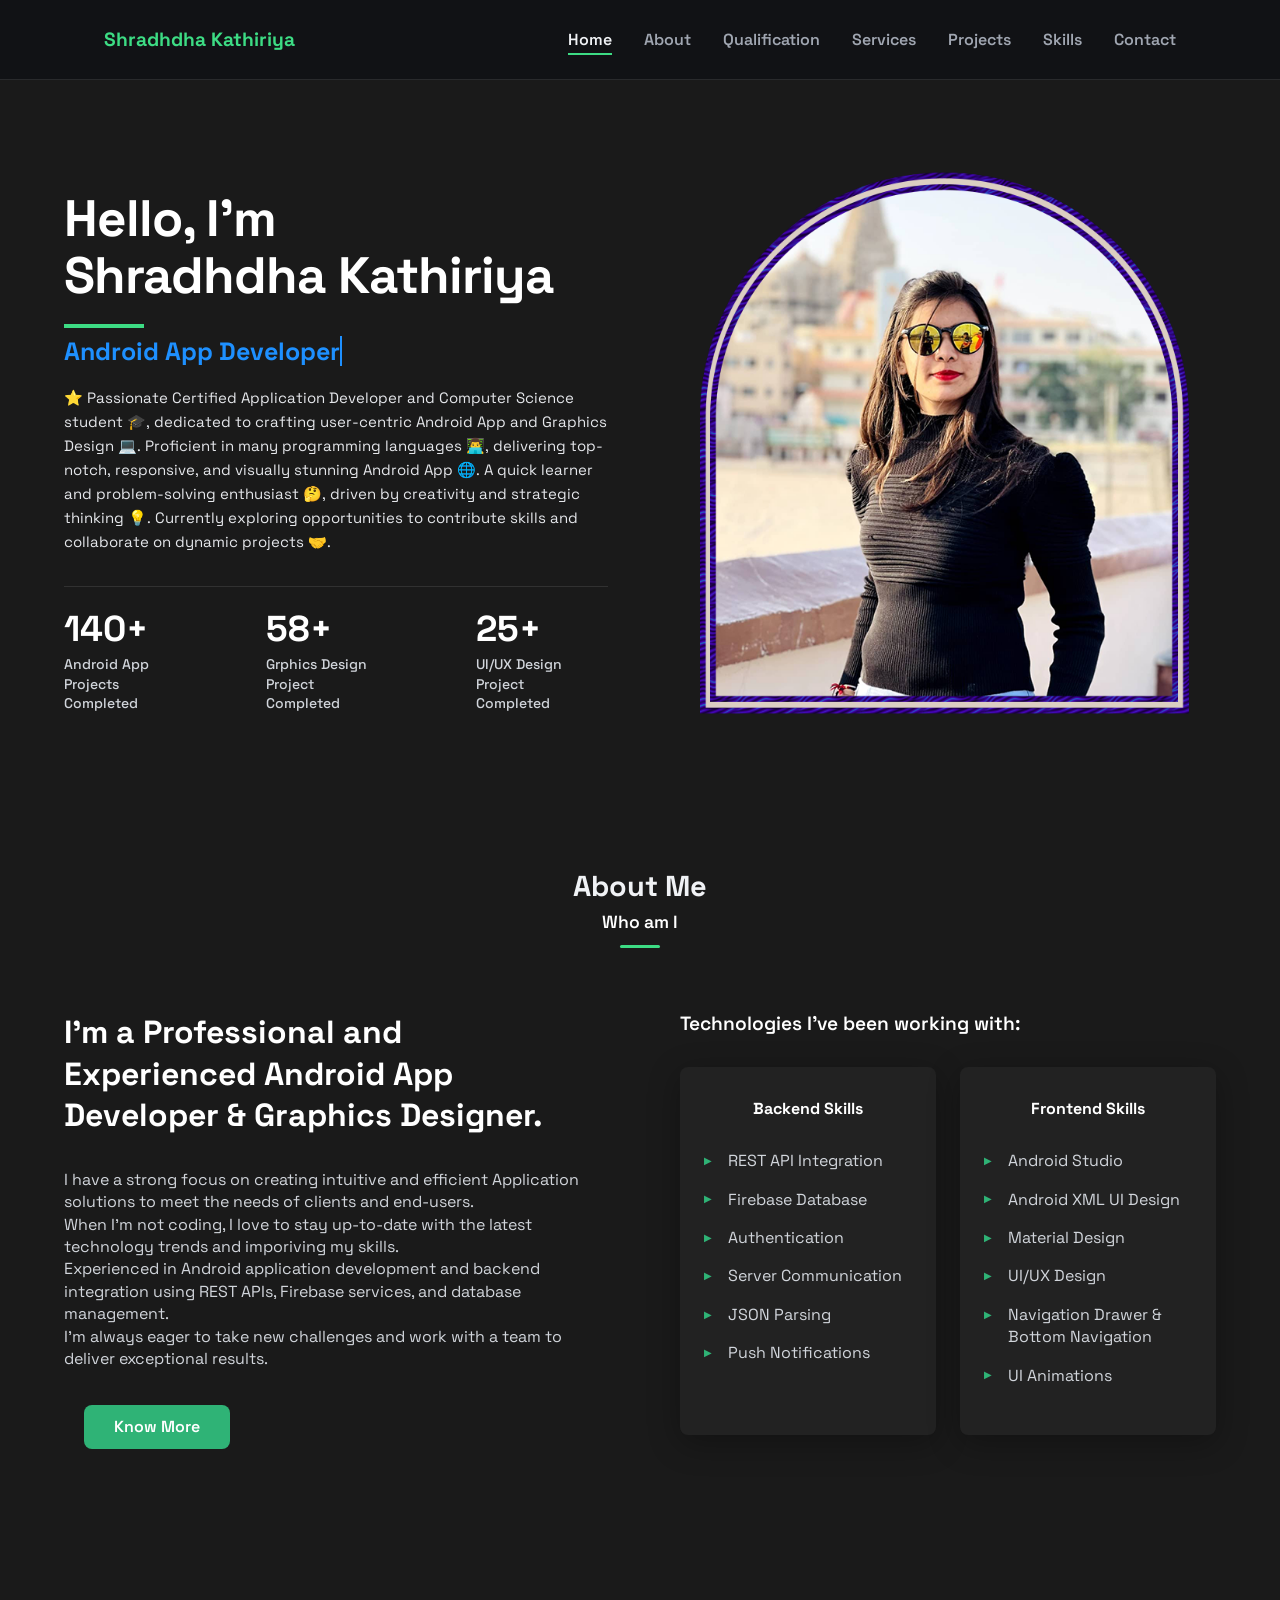
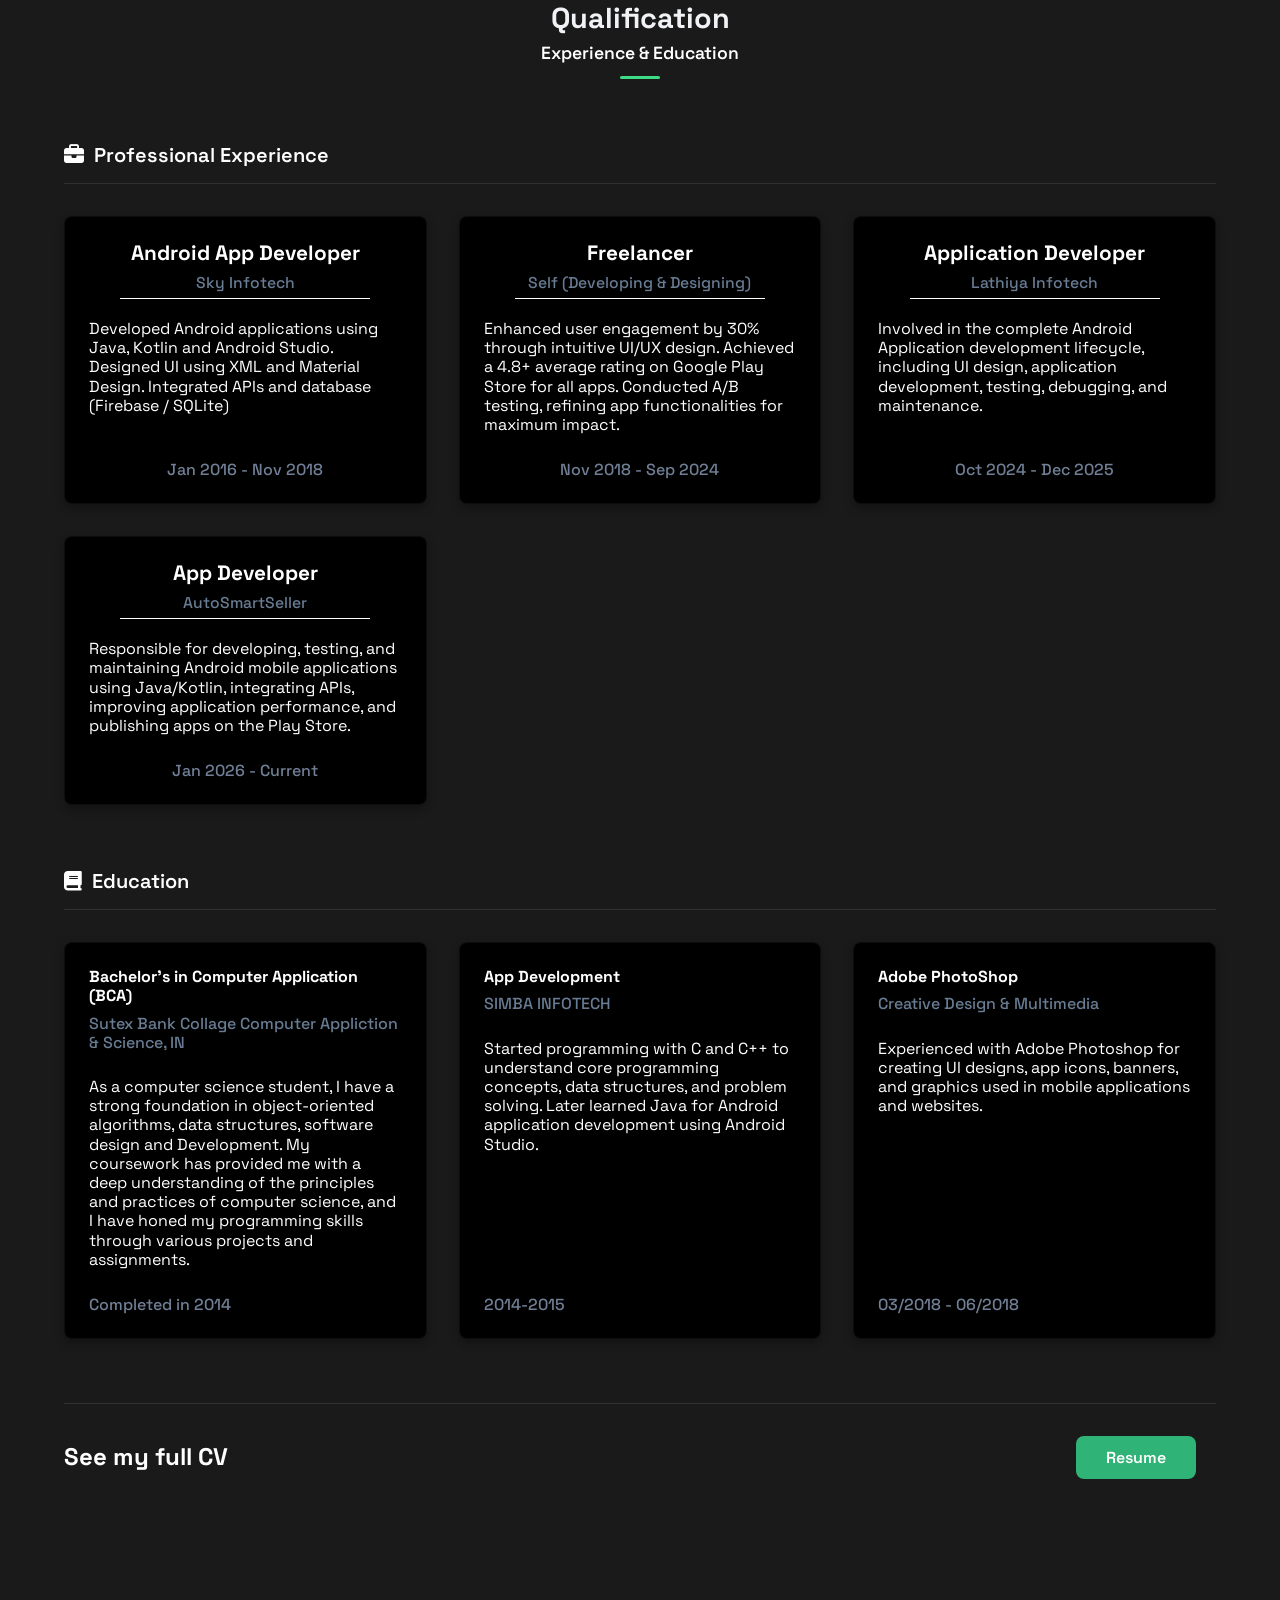
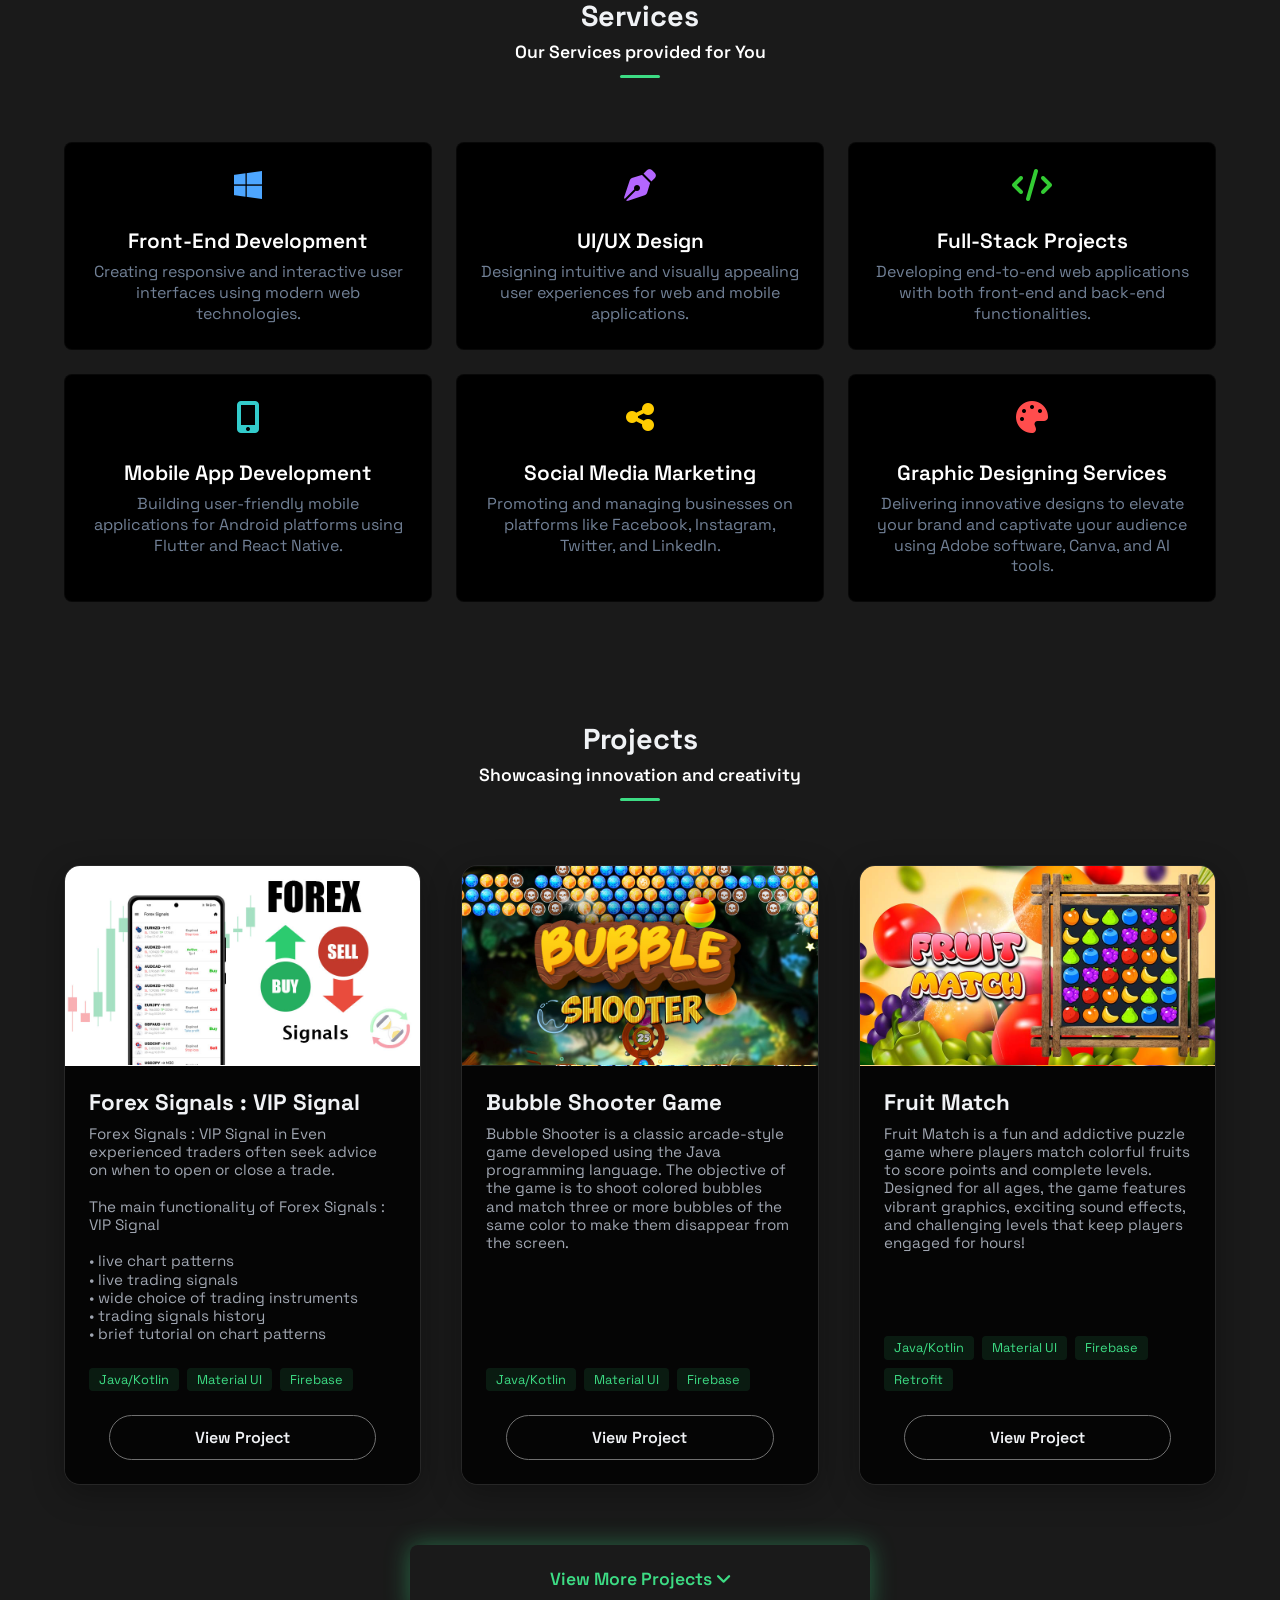
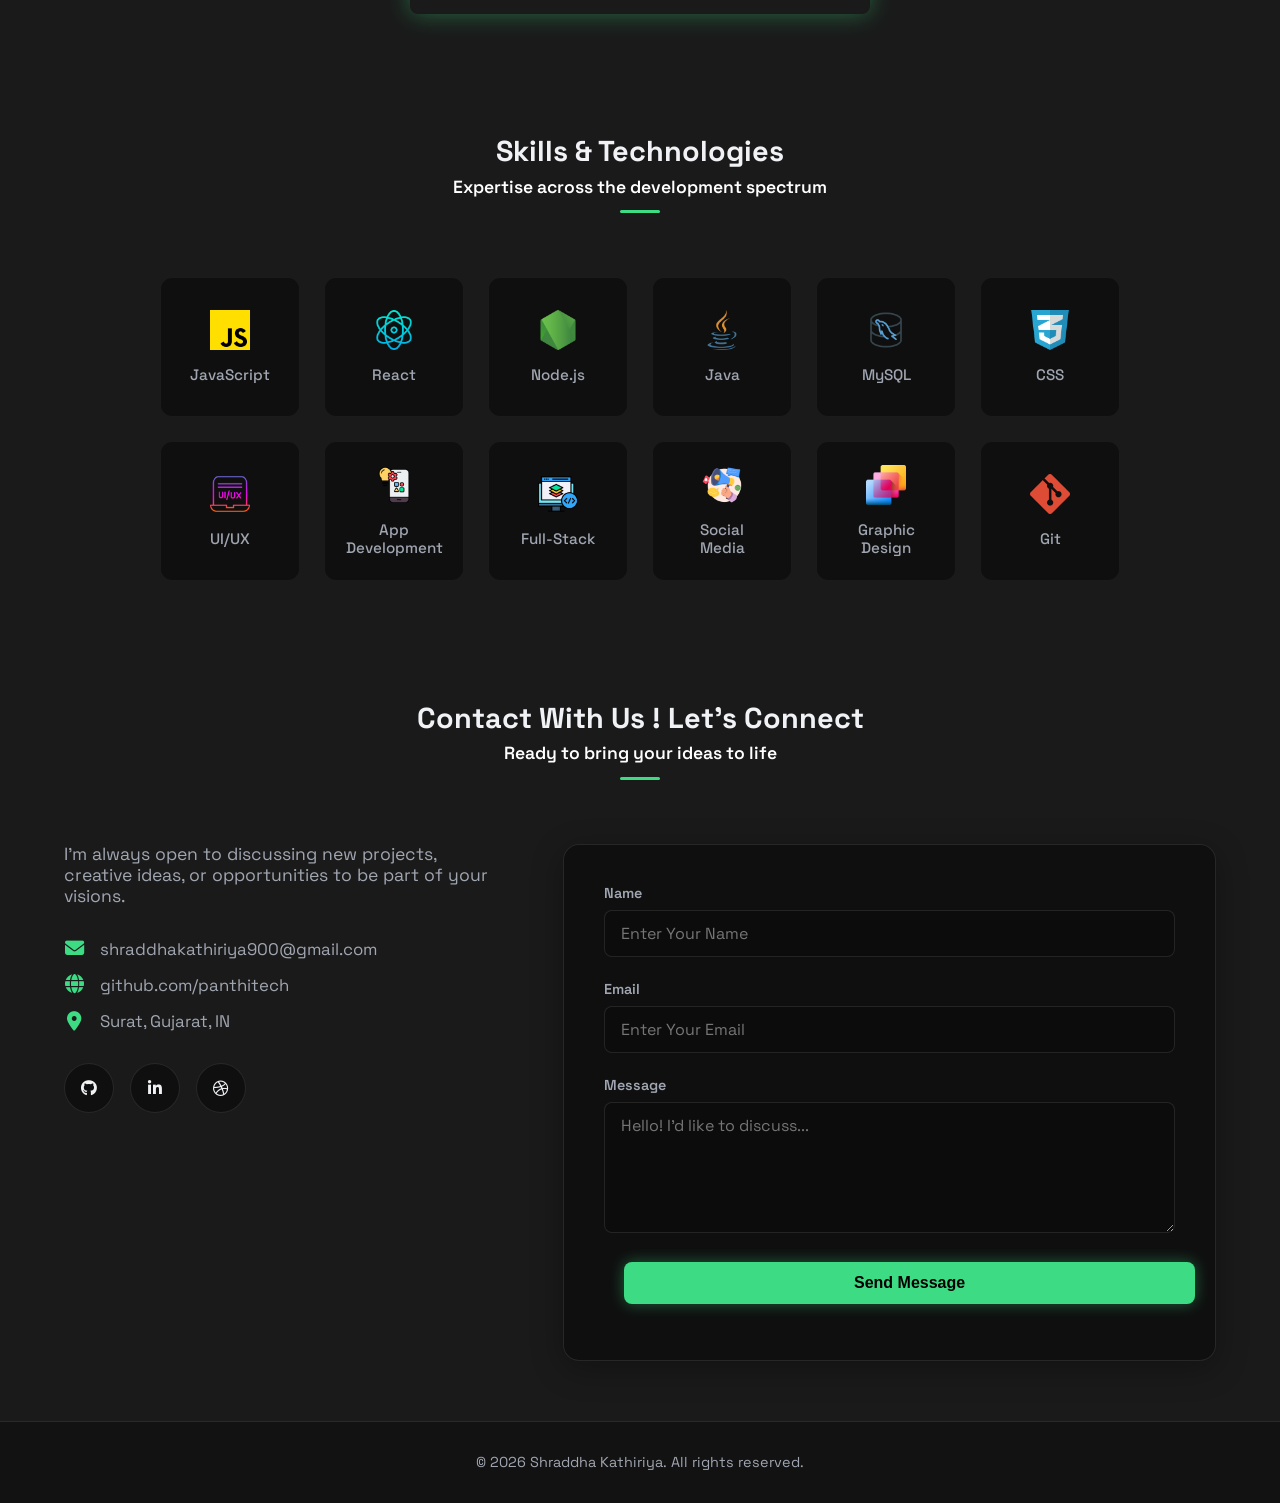
==== commit 413fe485: "Update index.html" ====
--- a/index.html
+++ b/index.html
@@ -203,7 +203,7 @@
                                     testing, debugging, and maintenance.</p>
                             </div>
                             <div class="qual-card-footers">
-                                <span>Nov 2018 - Sep 2024</span>
+                                <span>Oct 2024 - Dec 2025</span>
                             </div>
                         </div>
                         <!-- Card 4 -->
